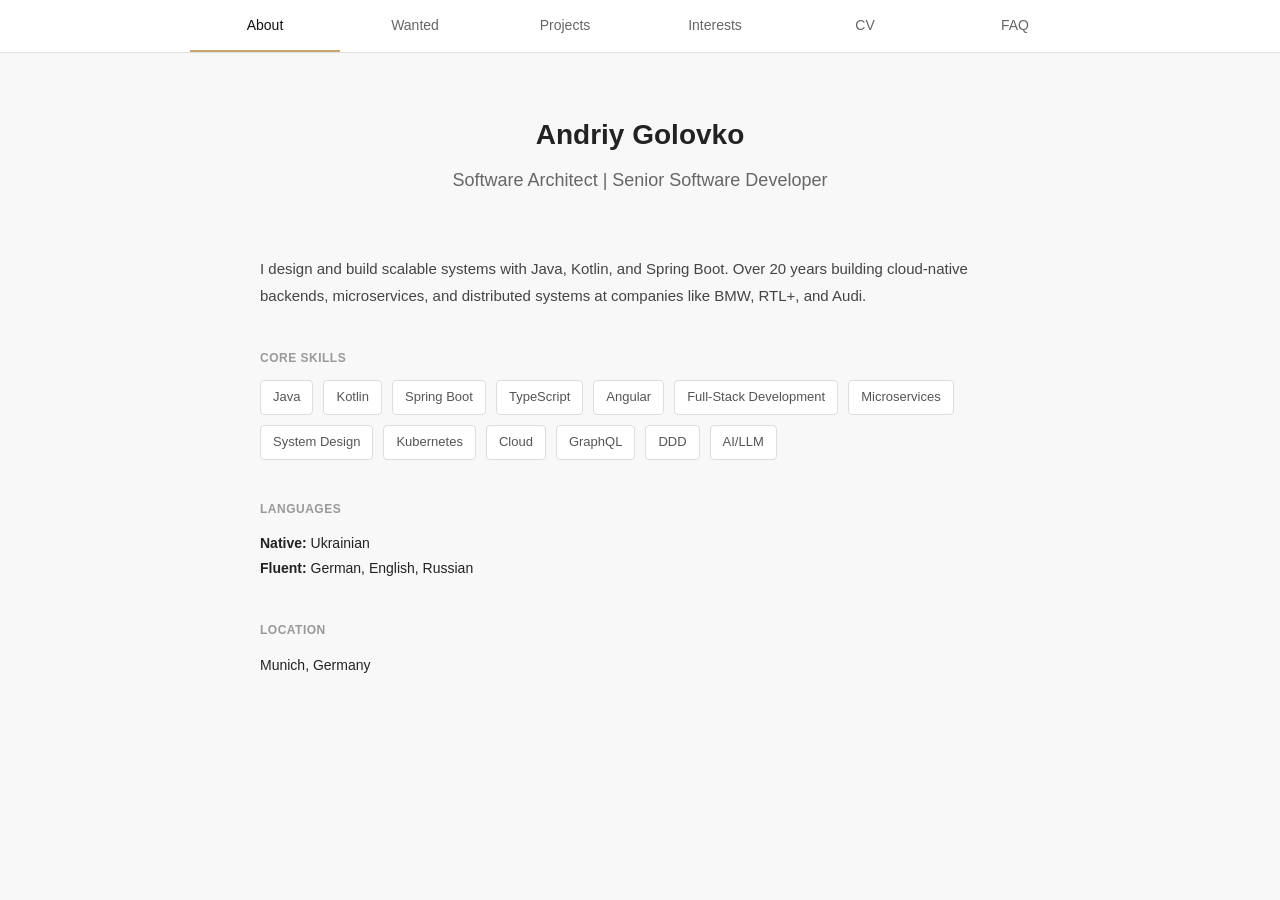
==== index.html @ 09aafa57 "Redesign portfolio site: minimalistic English-language web presence - Restructured from detailed Ger" ====
<!DOCTYPE html>
<html lang="en">
<head>
    <meta charset="UTF-8">
    <meta name="viewport" content="width=device-width, initial-scale=1.0">
    <title>Andriy Golovko – Software Architect</title>
    <style>
        * {
            margin: 0;
            padding: 0;
            box-sizing: border-box;
        }

        body {
            font-family: -apple-system, BlinkMacSystemFont, "Segoe UI", Roboto, sans-serif;
            background: #f8f8f8;
            color: #222;
            line-height: 1.6;
        }

        nav {
            position: sticky;
            top: 0;
            background: white;
            border-bottom: 1px solid #e0e0e0;
            z-index: 100;
        }

        nav ul {
            list-style: none;
            display: flex;
            max-width: 900px;
            margin: 0 auto;
            padding: 0;
            flex-wrap: wrap;
        }

        nav li {
            flex: 1;
            min-width: 100px;
        }

        nav a {
            display: block;
            padding: 14px 16px;
            text-decoration: none;
            color: #666;
            font-size: 14px;
            font-weight: 500;
            border-bottom: 2px solid transparent;
            text-align: center;
            transition: all 0.2s;
        }

        nav a:hover {
            color: #111;
        }

        nav a.active {
            color: #111;
            border-bottom-color: #c8a46e;
        }

        .container {
            max-width: 800px;
            margin: 0 auto;
            padding: 60px 20px;
            min-height: calc(100vh - 60px);
        }

        .page {
            display: none;
        }

        .page.active {
            display: block;
            animation: fadeIn 0.3s;
        }

        @keyframes fadeIn {
            from { opacity: 0; }
            to { opacity: 1; }
        }

        /* About Page */
        .profile-card {
            text-align: center;
            margin-bottom: 60px;
        }

        .profile-image {
            width: 120px;
            height: 120px;
            border-radius: 8px;
            margin: 0 auto 24px;
            object-fit: cover;
            display: block;
        }

        .profile-image.missing {
            display: none;
        }

        h1 {
            font-size: 28px;
            margin-bottom: 8px;
            font-weight: 600;
        }

        .title {
            font-size: 18px;
            color: #666;
            margin-bottom: 32px;
            font-weight: 500;
        }

        .bio {
            font-size: 15px;
            line-height: 1.8;
            color: #444;
            margin-bottom: 40px;
            text-align: left;
        }

        .skills {
            margin-bottom: 40px;
            text-align: left;
        }

        .skills-label {
            font-size: 12px;
            font-weight: 700;
            text-transform: uppercase;
            color: #999;
            letter-spacing: 0.5px;
            margin-bottom: 12px;
            display: block;
        }

        .skill-tags {
            display: flex;
            flex-wrap: wrap;
            gap: 10px;
        }

        .tag {
            background: white;
            border: 1px solid #ddd;
            padding: 6px 12px;
            border-radius: 4px;
            font-size: 13px;
            color: #555;
        }

        .languages {
            text-align: left;
            margin-bottom: 40px;
        }

        .lang-item {
            font-size: 14px;
            line-height: 1.8;
        }

        .lang-label {
            font-weight: 600;
            color: #222;
        }

        /* Section Titles */
        h2 {
            font-size: 16px;
            font-weight: 700;
            text-transform: uppercase;
            letter-spacing: 0.8px;
            margin-bottom: 24px;
            color: #111;
            padding-bottom: 12px;
            border-bottom: 2px solid #c8a46e;
            text-align: left;
        }

        /* Wanted Page */
        .wanted-item {
            margin-bottom: 28px;
            text-align: left;
        }

        .wanted-label {
            font-size: 12px;
            font-weight: 700;
            text-transform: uppercase;
            color: #999;
            letter-spacing: 0.5px;
            margin-bottom: 8px;
            display: block;
        }

        .wanted-value {
            font-size: 15px;
            color: #444;
            line-height: 1.7;
        }

        /* Projects Page */
        .project-group {
            margin-bottom: 50px;
        }

        .group-title {
            font-size: 13px;
            font-weight: 700;
            text-transform: uppercase;
            color: #999;
            margin-bottom: 20px;
            letter-spacing: 0.5px;
        }

        .project {
            background: white;
            padding: 20px;
            border-radius: 6px;
            margin-bottom: 16px;
            border-left: 3px solid #c8a46e;
        }

        .project-title {
            font-size: 15px;
            font-weight: 600;
            color: #111;
            margin-bottom: 4px;
        }

        .project-title a {
            color: #111;
            text-decoration: none;
            transition: color 0.2s;
        }

        .project-title a:hover {
            color: #c8a46e;
        }

        .project-link {
            font-size: 13px;
            color: #c8a46e;
            text-decoration: none;
            font-weight: 500;
        }

        .project-link:hover {
            text-decoration: underline;
        }

        .project-meta {
            font-size: 13px;
            color: #999;
            margin-bottom: 10px;
        }

        .project-desc {
            font-size: 14px;
            color: #555;
            margin-bottom: 10px;
            line-height: 1.6;
        }

        .tech-tags {
            display: flex;
            flex-wrap: wrap;
            gap: 6px;
        }

        .tech-tag {
            font-size: 12px;
            color: #c8a46e;
            background: rgba(200, 164, 110, 0.08);
            padding: 3px 8px;
            border-radius: 3px;
        }

        /* Interests Page */
        .interest-section {
            margin-bottom: 36px;
            text-align: left;
        }

        .interest-label {
            font-size: 12px;
            font-weight: 700;
            text-transform: uppercase;
            color: #999;
            letter-spacing: 0.5px;
            margin-bottom: 10px;
            display: block;
        }

        .interest-content {
            font-size: 14px;
            color: #555;
            line-height: 1.7;
        }

        /* CV Page */
        .cv-download {
            text-align: center;
            margin-bottom: 50px;
        }

        .download-btn {
            display: inline-block;
            background: #111;
            color: white;
            padding: 12px 32px;
            border-radius: 4px;
            text-decoration: none;
            font-weight: 600;
            font-size: 14px;
            transition: background 0.2s;
        }

        .download-btn:hover {
            background: #333;
        }

        .cv-timeline {
            text-align: left;
        }

        .cv-item {
            margin-bottom: 32px;
            padding-bottom: 24px;
            border-bottom: 1px solid #e0e0e0;
        }

        .cv-item:last-child {
            border-bottom: none;
        }

        .cv-item-title {
            font-size: 15px;
            font-weight: 600;
            color: #111;
            margin-bottom: 4px;
        }

        .cv-item-meta {
            font-size: 13px;
            color: #999;
            margin-bottom: 8px;
        }

        .cv-item-content {
            font-size: 14px;
            color: #555;
            line-height: 1.6;
        }

        /* FAQ Page */
        .faq-list {
            text-align: left;
        }

        .faq-item {
            margin-bottom: 32px;
            padding-bottom: 24px;
            border-bottom: 1px solid #e0e0e0;
        }

        .faq-item:last-child {
            border-bottom: none;
        }

        .faq-q {
            font-size: 15px;
            font-weight: 600;
            color: #111;
            margin-bottom: 12px;
        }

        .faq-a {
            font-size: 14px;
            color: #555;
            line-height: 1.7;
        }

        .faq-a a {
            color: #c8a46e;
            text-decoration: none;
        }

        .faq-a a:hover {
            text-decoration: underline;
        }

        /* Responsive */
        @media (max-width: 600px) {
            nav ul {
                flex-direction: column;
            }

            nav li {
                min-width: auto;
            }

            nav a {
                border-bottom: none;
                border-left: 3px solid transparent;
                text-align: left;
                padding: 12px 16px;
            }

            nav a.active {
                border-left-color: #c8a46e;
            }

            .container {
                padding: 40px 16px;
            }

            h1 {
                font-size: 24px;
            }

            h2 {
                font-size: 14px;
            }
        }
    </style>
</head>
<body>
    <!-- Navigation -->
    <nav>
        <ul>
            <li><a href="#" class="nav-link active" onclick="showPage('about'); return false;">About</a></li>
            <li><a href="#" class="nav-link" onclick="showPage('wanted'); return false;">Wanted</a></li>
            <li><a href="#" class="nav-link" onclick="showPage('projects'); return false;">Projects</a></li>
            <li><a href="#" class="nav-link" onclick="showPage('interests'); return false;">Interests</a></li>
            <li><a href="#" class="nav-link" onclick="showPage('cv'); return false;">CV</a></li>
            <li><a href="#" class="nav-link" onclick="showPage('faq'); return false;">FAQ</a></li>
        </ul>
    </nav>

    <div class="container">
        <!-- About Page -->
        <div id="about" class="page active">
            <div class="profile-card">
                <img src="docs/img.png" alt="Andriy Golovko" class="profile-image" onerror="this.classList.add('missing')">
                <h1>Andriy Golovko</h1>
                <div class="title">Software Architect | Senior Software Developer</div>
            </div>

            <div class="bio">
                <p>I design and build scalable systems with Java, Kotlin, and Spring Boot. Over 20 years building cloud-native backends, microservices, and distributed systems at companies like BMW, RTL+, and Audi.</p>
            </div>

            <div class="skills">
                <span class="skills-label">Core Skills</span>
                <div class="skill-tags">
                    <span class="tag">Java</span>
                    <span class="tag">Kotlin</span>
                    <span class="tag">Spring Boot</span>
                    <span class="tag">TypeScript</span>
                    <span class="tag">Angular</span>
                    <span class="tag">Full-Stack Development</span>
                    <span class="tag">Microservices</span>
                    <span class="tag">System Design</span>
                    <span class="tag">Kubernetes</span>
                    <span class="tag">Cloud</span>
                    <span class="tag">GraphQL</span>
                    <span class="tag">DDD</span>
                    <span class="tag">AI/LLM</span>
                </div>
            </div>

            <div class="languages">
                <span class="skills-label">Languages</span>
                <div class="lang-item"><span class="lang-label">Native:</span> Ukrainian</div>
                <div class="lang-item"><span class="lang-label">Fluent:</span> German, English, Russian</div>
            </div>

            <div>
                <span class="skills-label">Location</span>
                <div class="lang-item">Munich, Germany</div>
            </div>
        </div>

        <!-- Wanted Page -->
        <div id="wanted" class="page">
            <h2>What I'm Looking For</h2>

            <div class="wanted-item">
                <span class="wanted-label">Role</span>
                <div class="wanted-value">Software Architect or Fullstack Software Developer</div>
            </div>

            <div class="wanted-item">
                <span class="wanted-label">Work Model</span>
                <div class="wanted-value">Hybrid in Munich: 3 days home, 2 days office</div>
            </div>

            <div class="wanted-item">
                <span class="wanted-label">Location</span>
                <div class="wanted-value">Munich, Germany. Relocation not possible.</div>
            </div>

            <div class="wanted-item">
                <span class="wanted-label">Industries</span>
                <div class="wanted-value">Banking, Finance, Insurance, Logistics, Manufacturing, Energy, Defence. These sectors have inherent complexity and are undergoing transformation toward AI-native systems.</div>
            </div>

            <div class="wanted-item">
                <span class="wanted-label">Company Vision</span>
                <div class="wanted-value">Ideally, a company committed to becoming AI-native. Organizations with resources for serious technical transformation and modernization.</div>
            </div>

            <div class="wanted-item">
                <span class="wanted-label">Tech Stack</span>
                <div class="wanted-value">Java/Kotlin, Spring ecosystem, Cloud-native architecture, AI/LLM integrations, event-driven systems</div>
            </div>

            <div class="wanted-item">
                <span class="wanted-label">What Matters</span>
                <div class="wanted-value">Technical ownership, long-term vision, direct problem-solving, continuous learning, minimal process overhead</div>
            </div>

            <div class="wanted-item">
                <span class="wanted-label">Availability</span>
                <div class="wanted-value">Flexible; 2-4 weeks notice depending on engagement</div>
            </div>
        </div>

        <!-- Projects Page -->
        <div id="projects" class="page">
            <h2>Client Work</h2>

            <div class="project-group">
                <div class="project">
                    <div class="project-title">PACE – Process Automation Engine</div>
                    <div class="project-meta">jambit | 2024 – present</div>
                    <div class="project-desc">Process automation platform with BPMN modeling, semantic search using Spring AI, and system integrations via Delegates.</div>
                    <div class="tech-tags">
                        <span class="tech-tag">Spring Boot</span>
                        <span class="tech-tag">Camunda</span>
                        <span class="tech-tag">Spring AI</span>
                        <span class="tech-tag">Vaadin</span>
                        <span class="tech-tag">Kubernetes</span>
                    </div>
                </div>

                <div class="project">
                    <div class="project-title">RTL+ Multi-Purpose Application</div>
                    <div class="project-meta">jambit | 2022 – 2024</div>
                    <div class="project-desc">All-in-one platform for Live-TV, video-on-demand, music, and podcasts. Integrated backend serving millions of requests daily.</div>
                    <div class="tech-tags">
                        <span class="tech-tag">Kotlin</span>
                        <span class="tech-tag">GraphQL</span>
                        <span class="tech-tag">Kafka</span>
                        <span class="tech-tag">Kubernetes</span>
                        <span class="tech-tag">NodeJS</span>
                    </div>
                </div>

                <div class="project">
                    <div class="project-title">Audi Business Innovations – Mobility Service</div>
                    <div class="project-meta">jambit | 2016 – 2018</div>
                    <div class="project-desc">Microservices for in-car technology. Enabled features like one-time PIN trunk access for package delivery.</div>
                    <div class="tech-tags">
                        <span class="tech-tag">Spring Boot</span>
                        <span class="tech-tag">Kubernetes</span>
                        <span class="tech-tag">Cloud Foundry</span>
                        <span class="tech-tag">Prometheus</span>
                    </div>
                </div>

                <div class="project">
                    <div class="project-title">BMW EV Range Map</div>
                    <div class="project-meta">jambit | 2014</div>
                    <div class="project-desc">Range prediction engine for electric vehicles using complex cost models and HERE map data.</div>
                    <div class="tech-tags">
                        <span class="tech-tag">Java</span>
                        <span class="tech-tag">C++</span>
                        <span class="tech-tag">JNI</span>
                    </div>
                </div>
            </div>

            <h2 style="margin-top: 50px;">Personal & Open Source</h2>

            <div class="project-group">
                <div class="project">
                    <div class="project-title">Van Conversion – Smart Living</div>
                    <div class="project-meta">Ongoing</div>
                    <div class="project-desc">Full camper build: electrical systems, insulation, solar power, water, smart monitoring. A live experiment in minimalism and self-sufficiency.</div>
                    <div class="tech-tags">
                        <span class="tech-tag">12V/230V Systems</span>
                        <span class="tech-tag">Solar</span>
                        <span class="tech-tag">IoT Sensors</span>
                        <span class="tech-tag">Raspberry Pi</span>
                    </div>
                </div>

                <div class="project">
                    <div class="project-title"><a href="https://github.com/aagolovko/web-crawler" target="_blank" class="project-link">Web Crawler & Data Scraping Tools</a></div>
                    <div class="project-meta">Utilities</div>
                    <div class="project-desc">Efficient crawlers for structured data extraction and indexing. Built with Python, async patterns, and responsible rate-limiting.</div>
                    <div class="tech-tags">
                        <span class="tech-tag">Python</span>
                        <span class="tech-tag">Async</span>
                        <span class="tech-tag">Data Processing</span>
                    </div>
                </div>

                <div class="project">
                    <div class="project-title">Home Automation</div>
                    <div class="project-meta">2020 – ongoing</div>
                    <div class="project-desc">Self-hosted smart home: sensors, climate control, lighting, energy monitoring, automations.</div>
                    <div class="tech-tags">
                        <span class="tech-tag">Raspberry Pi</span>
                        <span class="tech-tag">MQTT</span>
                        <span class="tech-tag">Home Assistant</span>
                    </div>
                </div>
            </div>
        </div>

        <!-- Interests Page -->
        <div id="interests" class="page">
            <h2>How I Learn</h2>

            <div class="interest-section">
                <span class="interest-label">Self-directed Learning</span>
                <div class="interest-content">Udemy and YouTube courses on emerging technologies, architecture patterns, and adjacent fields. I learn best by building and experimenting.</div>
            </div>

            <div class="interest-section">
                <span class="interest-label">Reading</span>
                <div class="interest-content">Yuval Noah Harari (Sapiens, Homo Deus), history, philosophy, and futurism. Books that explore how societies evolve and where we're headed.</div>
            </div>

            <h2 style="margin-top: 40px;">Travel</h2>

            <div class="interest-section">
                <span class="interest-label">Places That Shaped Me</span>
                <div class="interest-content">Norway, Sardinia, Corsica, Italy, Ukraine, Turkey. Each left a mark on how I see the world.</div>
            </div>

            <div class="interest-section">
                <span class="interest-label">Earlier Adventures</span>
                <div class="interest-content">India and Philippines. Long-form travel, deep culture immersion, perspective shift.</div>
            </div>

            <h2 style="margin-top: 40px;">Other</h2>

            <div class="interest-section">
                <span class="interest-label">DIY & Making</span>
                <div class="interest-content">Building things with my hands. Van conversion, home automation, electronics, woodworking. The process matters as much as the result.</div>
            </div>

            <div class="interest-section">
                <span class="interest-label">Films & Series</span>
                <div class="interest-content">Quality storytelling, cinematography, documentaries. I appreciate craft and ambition in filmmaking.</div>
            </div>
        </div>

        <!-- CV Page -->
        <div id="cv" class="page">
            <div class="cv-download">
                <a href="mailto:aagolovko@googlemail.com?subject=CV Request&body=Please send me your CV" class="download-btn">Request CV</a>
            </div>

            <h2 style="margin-top: 40px;">Focus Areas</h2>

            <div class="cv-timeline">
                <div class="cv-item" style="border-bottom: none; padding-bottom: 0;">
                    <div class="cv-item-content">Microservices & Domain-Driven Design · Cloud-Native Architecture · Kubernetes & Docker · Spring Ecosystem · GraphQL & REST APIs · Event-Driven Systems · Monitoring & Observability · IoT & SCADA</div>
                </div>
            </div>

            <h2 style="margin-top: 40px;">Languages</h2>

            <div class="cv-timeline">
                <div class="cv-item" style="border-bottom: none; padding-bottom: 0;">
                    <div class="cv-item-content"><strong>Native:</strong> Ukrainian · <strong>Fluent:</strong> German, English, Russian</div>
                </div>
            </div>

            <h2 style="margin-top: 40px;">Education</h2>

            <div class="cv-timeline">
                <div class="cv-item" style="border-bottom: none; padding-bottom: 0;">
                    <div class="cv-item-content">Bachelor in Psychology · Dipl.-Inf. Univ. from Technische Universität München (2000–2006, Grade 1.9)</div>
                </div>
            </div>

            <h2 style="margin-top: 40px;">Kundenprojekte</h2>

            <div class="cv-timeline">
                <div class="cv-item">
                    <div class="cv-item-title">PACE – Process Automation Platform</div>
                    <div class="cv-item-meta">jambit | 2024–present</div>
                    <div class="cv-item-content">Camunda BPMN, Spring AI, system integrations</div>
                </div>
                <div class="cv-item">
                    <div class="cv-item-title">RTL+ Multi-Purpose Application</div>
                    <div class="cv-item-meta">jambit | 2022–2024</div>
                    <div class="cv-item-content">Live-TV, video-on-demand, music platform. Kotlin, GraphQL, Kafka, Kubernetes</div>
                </div>
                <div class="cv-item">
                    <div class="cv-item-title">Audi Mobility Service Infrastructure</div>
                    <div class="cv-item-meta">jambit | 2016–2018</div>
                    <div class="cv-item-content">In-car microservices. Spring Boot, Cloud Foundry, Kubernetes</div>
                </div>
                <div class="cv-item">
                    <div class="cv-item-title">BMW EV Range Map</div>
                    <div class="cv-item-meta">jambit | 2014</div>
                    <div class="cv-item-content">Range prediction engine. Java, C++, JNI</div>
                </div>
            </div>

            <h2 style="margin-top: 40px;">Skills & Lifestyle</h2>

            <div class="cv-timeline">
                <div class="cv-item" style="border-bottom: none; padding-bottom: 0;">
                    <div class="cv-item-content"><strong>Curious:</strong> Continuous learning in new technologies and domains · <strong>Minimalist:</strong> Lean, maintainable system architectures (KISS principle) · <strong>Builder:</strong> DIY projects, home automation, van conversion · <strong>Traveler:</strong> Nature explorer with family</div>
                </div>
            </div>
        </div>

        <!-- FAQ Page -->
        <div id="faq" class="page">
            <h2>Frequently Asked</h2>

            <div class="faq-list">
                <div class="faq-item">
                    <div class="faq-q">When are you available?</div>
                    <div class="faq-a">Flexible. Typical notice period is 2–4 weeks depending on project engagement and existing contracts.</div>
                </div>

                <div class="faq-item">
                    <div class="faq-q">Work location and model?</div>
                    <div class="faq-a">Munich-based hybrid: 3 days home, 2 days in office. This is my preferred arrangement.</div>
                </div>

                <div class="faq-item">
                    <div class="faq-q">Will you relocate?</div>
                    <div class="faq-a">No. Munich is where I'm based. Relocation is not an option.</div>
                </div>

                <div class="faq-item">
                    <div class="faq-q">What's your ideal next role?</div>
                    <div class="faq-a">Architecture + hands-on coding. I want to own technical decisions, solve hard problems, and drive transformation. Short-term consulting doesn't appeal; long-term product development with AI-native vision does.</div>
                </div>

                <div class="faq-item">
                    <div class="faq-q">How do you prefer to work?</div>
                    <div class="faq-a">Agile, but lightweight. Small teams (5–10 people), direct collaboration, minimal meetings. I value autonomy and trust.</div>
                </div>

                <div class="faq-item">
                    <div class="faq-q">Contract or employment?</div>
                    <div class="faq-a">Prefer long-term employment for alignment and depth. Contract work considered for the right mission and team.</div>
                </div>

                <div class="faq-item">
                    <div class="faq-q">How do I reach you?</div>
                    <div class="faq-a">Email: <a href="mailto:aagolovko@googlemail.com">aagolovko@googlemail.com</a> | Phone: +49 179 219 00 94</div>
                </div>
            </div>
        </div>
    </div>

    <script>
        function showPage(pageId) {
            document.querySelectorAll('.page').forEach(p => p.classList.remove('active'));
            document.querySelectorAll('.nav-link').forEach(l => l.classList.remove('active'));

            document.getElementById(pageId).classList.add('active');
            event.target.classList.add('active');
            window.scrollTo(0, 0);
        }
    </script>
</body>
</html>
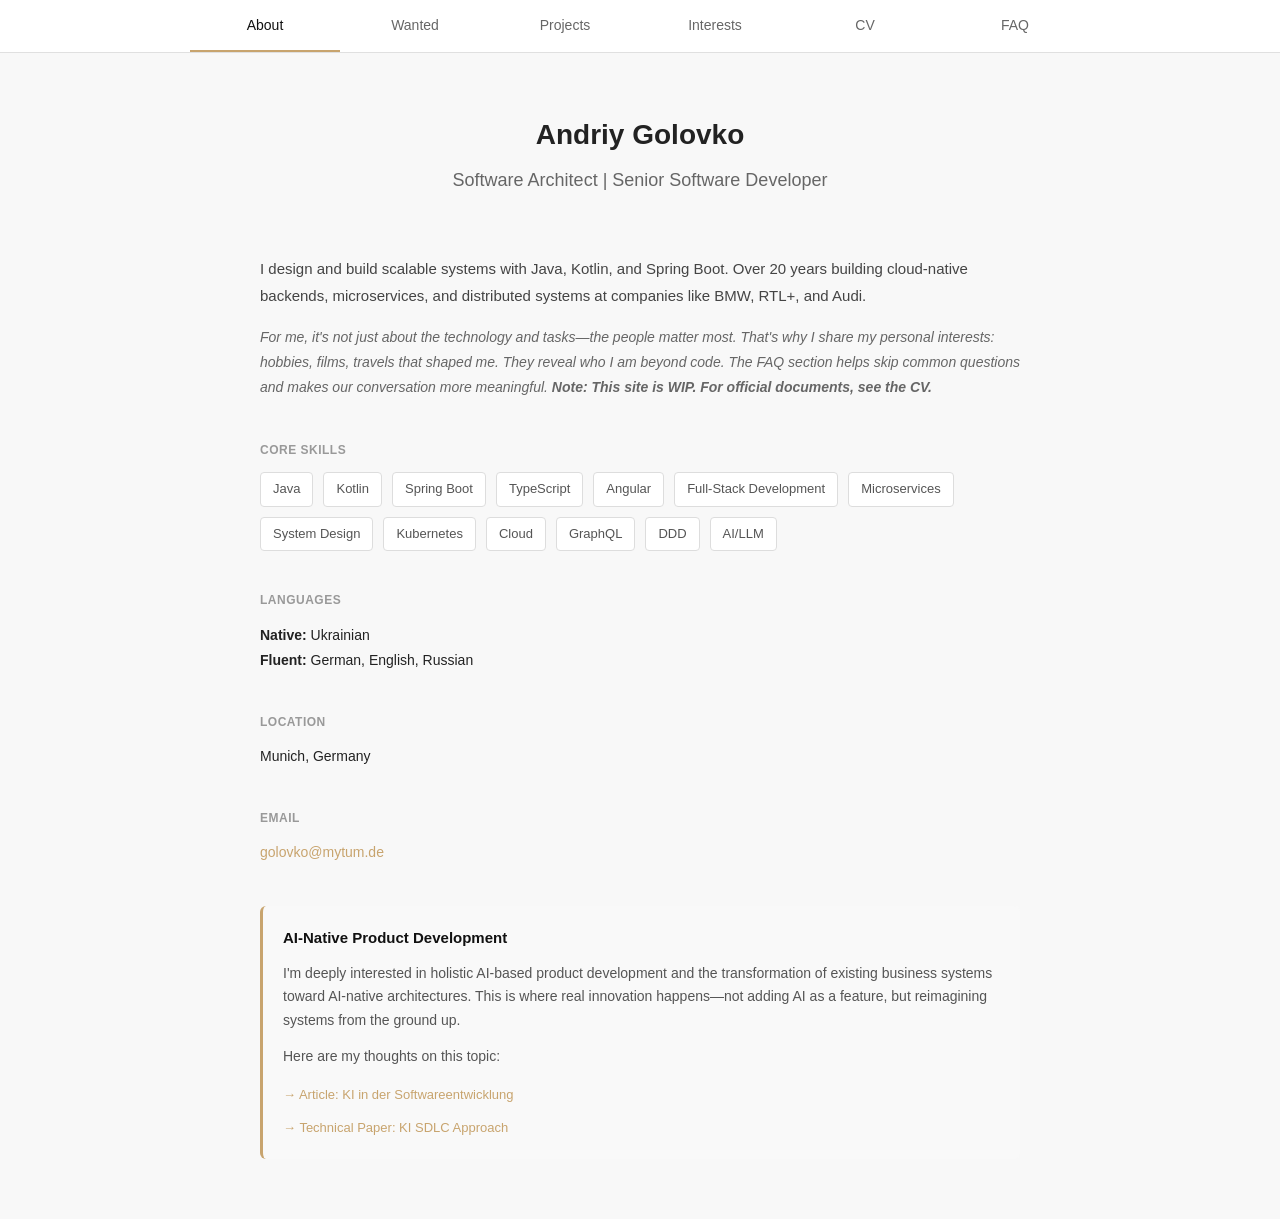
==== commit dd3b1756: "Add email and AI-native product development section to About - Add email contact (golovko@mytum.de) " ====
--- a/index.html
+++ b/index.html
@@ -452,6 +452,7 @@
 
             <div class="bio">
                 <p>I design and build scalable systems with Java, Kotlin, and Spring Boot. Over 20 years building cloud-native backends, microservices, and distributed systems at companies like BMW, RTL+, and Audi.</p>
+                <p style="margin-top: 16px; font-size: 14px; color: #666; font-style: italic;">For me, it's not just about the technology and tasks—the people matter most. That's why I share my personal interests: hobbies, films, travels that shaped me. They reveal who I am beyond code. The FAQ section helps skip common questions and makes our conversation more meaningful. <strong>Note: This site is WIP. For official documents, see the CV.</strong></p>
             </div>
 
             <div class="skills">
@@ -479,9 +480,24 @@
                 <div class="lang-item"><span class="lang-label">Fluent:</span> German, English, Russian</div>
             </div>
 
-            <div>
+            <div class="languages">
                 <span class="skills-label">Location</span>
                 <div class="lang-item">Munich, Germany</div>
+            </div>
+
+            <div class="languages">
+                <span class="skills-label">Email</span>
+                <div class="lang-item"><a href="mailto:golovko@mytum.de" style="color: #c8a46e; text-decoration: none;">golovko@mytum.de</a></div>
+            </div>
+
+            <div style="margin-top: 40px; padding: 20px; background: #f9f9f9; border-radius: 6px; border-left: 3px solid #c8a46e;">
+                <h3 style="font-size: 15px; font-weight: 600; margin-bottom: 12px; color: #111;">AI-Native Product Development</h3>
+                <p style="font-size: 14px; color: #555; line-height: 1.7; margin-bottom: 12px;">I'm deeply interested in holistic AI-based product development and the transformation of existing business systems toward AI-native architectures. This is where real innovation happens—not adding AI as a feature, but reimagining systems from the ground up.</p>
+                <p style="font-size: 14px; color: #555; line-height: 1.7;">Here are my thoughts on this topic:</p>
+                <div style="margin-top: 12px;">
+                    <a href="docs/papers/ki-sdlc-ansatz/output/KI-in-der-Softwareentwicklung-besser-schneller-weiter.pdf" target="_blank" style="display: inline-block; color: #c8a46e; text-decoration: none; font-size: 13px; margin-bottom: 8px;">→ Article: KI in der Softwareentwicklung</a><br>
+                    <a href="docs/papers/ki-sdlc-ansatz/output/ki-sdlc-ansatz.pdf" target="_blank" style="display: inline-block; color: #c8a46e; text-decoration: none; font-size: 13px;">→ Technical Paper: KI SDLC Approach</a>
+                </div>
             </div>
         </div>
 
@@ -532,60 +548,7 @@
 
         <!-- Projects Page -->
         <div id="projects" class="page">
-            <h2>Client Work</h2>
-
-            <div class="project-group">
-                <div class="project">
-                    <div class="project-title">PACE – Process Automation Engine</div>
-                    <div class="project-meta">jambit | 2024 – present</div>
-                    <div class="project-desc">Process automation platform with BPMN modeling, semantic search using Spring AI, and system integrations via Delegates.</div>
-                    <div class="tech-tags">
-                        <span class="tech-tag">Spring Boot</span>
-                        <span class="tech-tag">Camunda</span>
-                        <span class="tech-tag">Spring AI</span>
-                        <span class="tech-tag">Vaadin</span>
-                        <span class="tech-tag">Kubernetes</span>
-                    </div>
-                </div>
-
-                <div class="project">
-                    <div class="project-title">RTL+ Multi-Purpose Application</div>
-                    <div class="project-meta">jambit | 2022 – 2024</div>
-                    <div class="project-desc">All-in-one platform for Live-TV, video-on-demand, music, and podcasts. Integrated backend serving millions of requests daily.</div>
-                    <div class="tech-tags">
-                        <span class="tech-tag">Kotlin</span>
-                        <span class="tech-tag">GraphQL</span>
-                        <span class="tech-tag">Kafka</span>
-                        <span class="tech-tag">Kubernetes</span>
-                        <span class="tech-tag">NodeJS</span>
-                    </div>
-                </div>
-
-                <div class="project">
-                    <div class="project-title">Audi Business Innovations – Mobility Service</div>
-                    <div class="project-meta">jambit | 2016 – 2018</div>
-                    <div class="project-desc">Microservices for in-car technology. Enabled features like one-time PIN trunk access for package delivery.</div>
-                    <div class="tech-tags">
-                        <span class="tech-tag">Spring Boot</span>
-                        <span class="tech-tag">Kubernetes</span>
-                        <span class="tech-tag">Cloud Foundry</span>
-                        <span class="tech-tag">Prometheus</span>
-                    </div>
-                </div>
-
-                <div class="project">
-                    <div class="project-title">BMW EV Range Map</div>
-                    <div class="project-meta">jambit | 2014</div>
-                    <div class="project-desc">Range prediction engine for electric vehicles using complex cost models and HERE map data.</div>
-                    <div class="tech-tags">
-                        <span class="tech-tag">Java</span>
-                        <span class="tech-tag">C++</span>
-                        <span class="tech-tag">JNI</span>
-                    </div>
-                </div>
-            </div>
-
-            <h2 style="margin-top: 50px;">Personal & Open Source</h2>
+            <h2>Personal & Open Source</h2>
 
             <div class="project-group">
                 <div class="project">
@@ -603,24 +566,12 @@
                 <div class="project">
                     <div class="project-title"><a href="https://github.com/aagolovko/web-crawler" target="_blank" class="project-link">Web Crawler & Data Scraping Tools</a></div>
                     <div class="project-meta">Utilities</div>
-                    <div class="project-desc">Efficient crawlers for structured data extraction and indexing. Built with Python, async patterns, and responsible rate-limiting.</div>
+                    <div class="project-desc">Efficient crawlers for structured data extraction and indexing. Async patterns and responsible rate-limiting.</div>
                     <div class="tech-tags">
-                        <span class="tech-tag">Python</span>
                         <span class="tech-tag">Async</span>
                         <span class="tech-tag">Data Processing</span>
                     </div>
                 </div>
-
-                <div class="project">
-                    <div class="project-title">Home Automation</div>
-                    <div class="project-meta">2020 – ongoing</div>
-                    <div class="project-desc">Self-hosted smart home: sensors, climate control, lighting, energy monitoring, automations.</div>
-                    <div class="tech-tags">
-                        <span class="tech-tag">Raspberry Pi</span>
-                        <span class="tech-tag">MQTT</span>
-                        <span class="tech-tag">Home Assistant</span>
-                    </div>
-                </div>
             </div>
         </div>
 
@@ -634,6 +585,11 @@
             </div>
 
             <div class="interest-section">
+                <span class="interest-label">Udemy Courses (WIP)</span>
+                <div class="interest-content">I regularly take courses to stay current. Topics include system design, cloud architecture, AI/ML foundations, and adjacent technical domains. Courses I've found valuable shape how I approach problems—they're not just credentials, but frameworks for thinking.</div>
+            </div>
+
+            <div class="interest-section">
                 <span class="interest-label">Reading</span>
                 <div class="interest-content">Yuval Noah Harari (Sapiens, Homo Deus), history, philosophy, and futurism. Books that explore how societies evolve and where we're headed.</div>
             </div>
@@ -641,13 +597,8 @@
             <h2 style="margin-top: 40px;">Travel</h2>
 
             <div class="interest-section">
-                <span class="interest-label">Places That Shaped Me</span>
-                <div class="interest-content">Norway, Sardinia, Corsica, Italy, Ukraine, Turkey. Each left a mark on how I see the world.</div>
-            </div>
-
-            <div class="interest-section">
-                <span class="interest-label">Earlier Adventures</span>
-                <div class="interest-content">India and Philippines. Long-form travel, deep culture immersion, perspective shift.</div>
+                <span class="interest-label">Travels</span>
+                <div class="interest-content">Norway, Sardinia, Corsica, Italy, Ukraine, Turkey, India, Philippines. Each place left a mark—perspective shifts, cultural immersion, moments that reshape how I see the world.</div>
             </div>
 
             <h2 style="margin-top: 40px;">Other</h2>
@@ -666,7 +617,7 @@
         <!-- CV Page -->
         <div id="cv" class="page">
             <div class="cv-download">
-                <a href="mailto:aagolovko@googlemail.com?subject=CV Request&body=Please send me your CV" class="download-btn">Request CV</a>
+                <a href="mailto:golovko@mytum.de?subject=CV Request&body=Please send me your CV" class="download-btn">Request CV</a>
             </div>
 
             <h2 style="margin-top: 40px;">Focus Areas</h2>
@@ -764,7 +715,7 @@
 
                 <div class="faq-item">
                     <div class="faq-q">How do I reach you?</div>
-                    <div class="faq-a">Email: <a href="mailto:aagolovko@googlemail.com">aagolovko@googlemail.com</a> | Phone: +49 179 219 00 94</div>
+                    <div class="faq-a">Email: <a href="mailto:golovko@mytum.de">golovko@mytum.de</a> | Phone: +49 179 219 00 94</div>
                 </div>
             </div>
         </div>
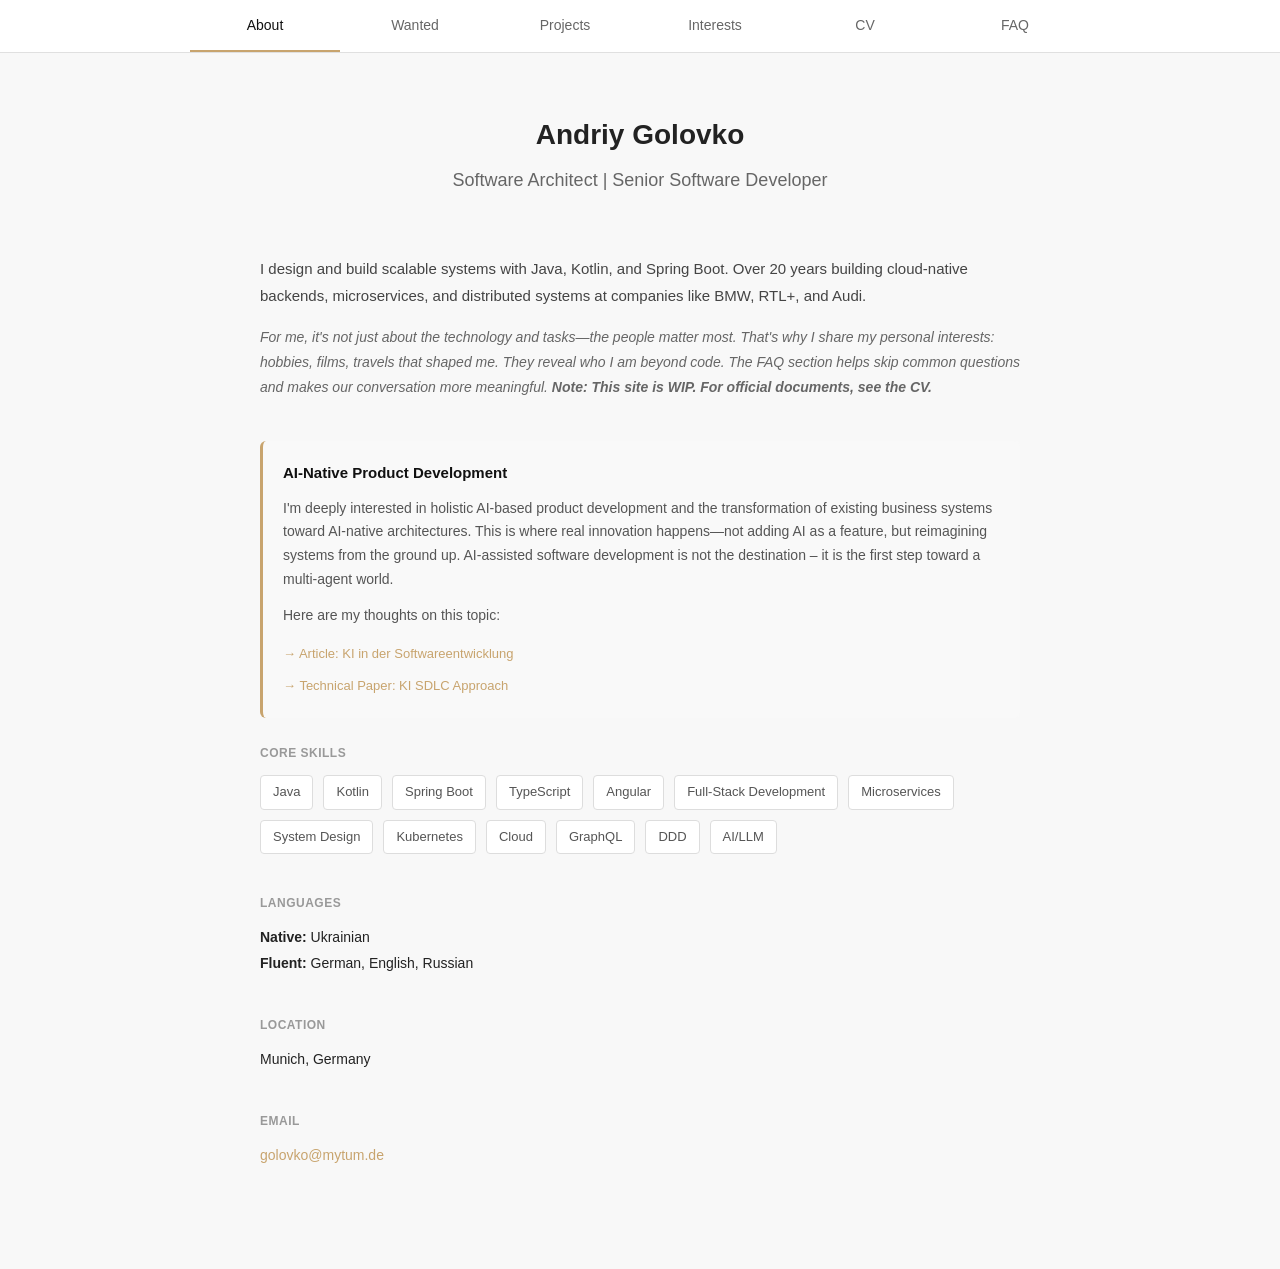
==== commit 74ec8881: "make statement about interest in ai-native development" ====
--- a/index.html
+++ b/index.html
@@ -455,6 +455,16 @@
                 <p style="margin-top: 16px; font-size: 14px; color: #666; font-style: italic;">For me, it's not just about the technology and tasks—the people matter most. That's why I share my personal interests: hobbies, films, travels that shaped me. They reveal who I am beyond code. The FAQ section helps skip common questions and makes our conversation more meaningful. <strong>Note: This site is WIP. For official documents, see the CV.</strong></p>
             </div>
 
+            <div style="margin-top: 40px; padding: 20px; background: #f9f9f9; border-radius: 6px; border-left: 3px solid #c8a46e;">
+                <h3 style="font-size: 15px; font-weight: 600; margin-bottom: 12px; color: #111;">AI-Native Product Development</h3>
+                <p style="font-size: 14px; color: #555; line-height: 1.7; margin-bottom: 12px;">I'm deeply interested in holistic AI-based product development and the transformation of existing business systems toward AI-native architectures. This is where real innovation happens—not adding AI as a feature, but reimagining systems from the ground up. AI-assisted software development is not the destination – it is the first step toward a multi-agent world.</p>
+                <p style="font-size: 14px; color: #555; line-height: 1.7;">Here are my thoughts on this topic:</p>
+                <div style="margin-top: 12px;">
+                    <a href="docs/papers/ki-sdlc-ansatz/output/KI-in-der-Softwareentwicklung-besser-schneller-weiter.pdf" target="_blank" style="display: inline-block; color: #c8a46e; text-decoration: none; font-size: 13px; margin-bottom: 8px;">→ Article: KI in der Softwareentwicklung</a><br>
+                    <a href="docs/papers/ki-sdlc-ansatz/output/ki-sdlc-ansatz.pdf" target="_blank" style="display: inline-block; color: #c8a46e; text-decoration: none; font-size: 13px;">→ Technical Paper: KI SDLC Approach</a>
+                </div>
+            </div>
+            <br/>
             <div class="skills">
                 <span class="skills-label">Core Skills</span>
                 <div class="skill-tags">
@@ -489,16 +499,6 @@
                 <span class="skills-label">Email</span>
                 <div class="lang-item"><a href="mailto:golovko@mytum.de" style="color: #c8a46e; text-decoration: none;">golovko@mytum.de</a></div>
             </div>
-
-            <div style="margin-top: 40px; padding: 20px; background: #f9f9f9; border-radius: 6px; border-left: 3px solid #c8a46e;">
-                <h3 style="font-size: 15px; font-weight: 600; margin-bottom: 12px; color: #111;">AI-Native Product Development</h3>
-                <p style="font-size: 14px; color: #555; line-height: 1.7; margin-bottom: 12px;">I'm deeply interested in holistic AI-based product development and the transformation of existing business systems toward AI-native architectures. This is where real innovation happens—not adding AI as a feature, but reimagining systems from the ground up.</p>
-                <p style="font-size: 14px; color: #555; line-height: 1.7;">Here are my thoughts on this topic:</p>
-                <div style="margin-top: 12px;">
-                    <a href="docs/papers/ki-sdlc-ansatz/output/KI-in-der-Softwareentwicklung-besser-schneller-weiter.pdf" target="_blank" style="display: inline-block; color: #c8a46e; text-decoration: none; font-size: 13px; margin-bottom: 8px;">→ Article: KI in der Softwareentwicklung</a><br>
-                    <a href="docs/papers/ki-sdlc-ansatz/output/ki-sdlc-ansatz.pdf" target="_blank" style="display: inline-block; color: #c8a46e; text-decoration: none; font-size: 13px;">→ Technical Paper: KI SDLC Approach</a>
-                </div>
-            </div>
         </div>
 
         <!-- Wanted Page -->
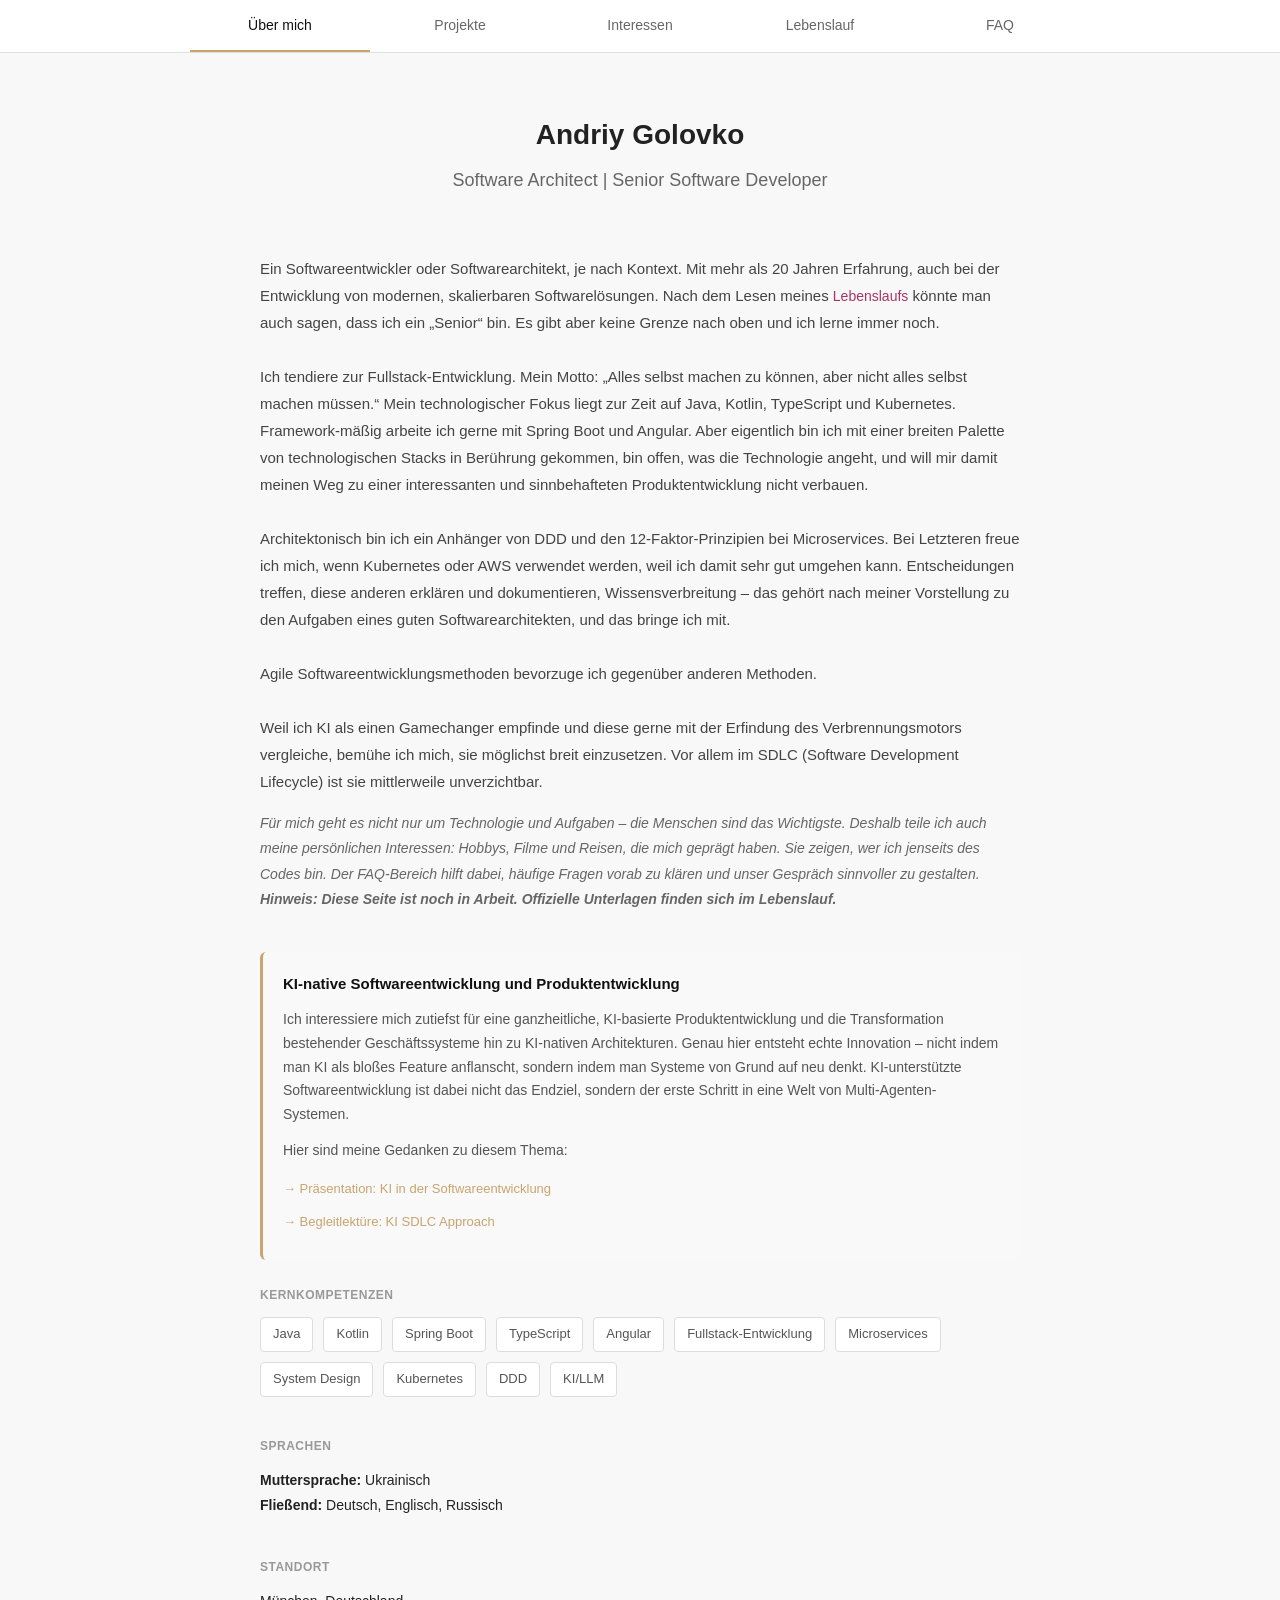
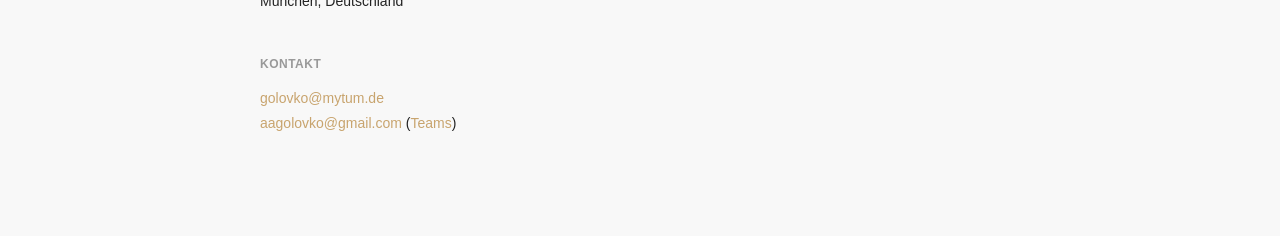
==== commit c3854f30: "Update docs, add project instructions and new pages - Add CLAUDE.md with text correction guidelines " ====
--- a/index.html
+++ b/index.html
@@ -1,735 +1,89 @@
 <!DOCTYPE html>
-<html lang="en">
+<html lang="de">
 <head>
     <meta charset="UTF-8">
     <meta name="viewport" content="width=device-width, initial-scale=1.0">
     <title>Andriy Golovko – Software Architect</title>
-    <style>
-        * {
-            margin: 0;
-            padding: 0;
-            box-sizing: border-box;
-        }
-
-        body {
-            font-family: -apple-system, BlinkMacSystemFont, "Segoe UI", Roboto, sans-serif;
-            background: #f8f8f8;
-            color: #222;
-            line-height: 1.6;
-        }
-
-        nav {
-            position: sticky;
-            top: 0;
-            background: white;
-            border-bottom: 1px solid #e0e0e0;
-            z-index: 100;
-        }
-
-        nav ul {
-            list-style: none;
-            display: flex;
-            max-width: 900px;
-            margin: 0 auto;
-            padding: 0;
-            flex-wrap: wrap;
-        }
-
-        nav li {
-            flex: 1;
-            min-width: 100px;
-        }
-
-        nav a {
-            display: block;
-            padding: 14px 16px;
-            text-decoration: none;
-            color: #666;
-            font-size: 14px;
-            font-weight: 500;
-            border-bottom: 2px solid transparent;
-            text-align: center;
-            transition: all 0.2s;
-        }
-
-        nav a:hover {
-            color: #111;
-        }
-
-        nav a.active {
-            color: #111;
-            border-bottom-color: #c8a46e;
-        }
-
-        .container {
-            max-width: 800px;
-            margin: 0 auto;
-            padding: 60px 20px;
-            min-height: calc(100vh - 60px);
-        }
-
-        .page {
-            display: none;
-        }
-
-        .page.active {
-            display: block;
-            animation: fadeIn 0.3s;
-        }
-
-        @keyframes fadeIn {
-            from { opacity: 0; }
-            to { opacity: 1; }
-        }
-
-        /* About Page */
-        .profile-card {
-            text-align: center;
-            margin-bottom: 60px;
-        }
-
-        .profile-image {
-            width: 120px;
-            height: 120px;
-            border-radius: 8px;
-            margin: 0 auto 24px;
-            object-fit: cover;
-            display: block;
-        }
-
-        .profile-image.missing {
-            display: none;
-        }
-
-        h1 {
-            font-size: 28px;
-            margin-bottom: 8px;
-            font-weight: 600;
-        }
-
-        .title {
-            font-size: 18px;
-            color: #666;
-            margin-bottom: 32px;
-            font-weight: 500;
-        }
-
-        .bio {
-            font-size: 15px;
-            line-height: 1.8;
-            color: #444;
-            margin-bottom: 40px;
-            text-align: left;
-        }
-
-        .skills {
-            margin-bottom: 40px;
-            text-align: left;
-        }
-
-        .skills-label {
-            font-size: 12px;
-            font-weight: 700;
-            text-transform: uppercase;
-            color: #999;
-            letter-spacing: 0.5px;
-            margin-bottom: 12px;
-            display: block;
-        }
-
-        .skill-tags {
-            display: flex;
-            flex-wrap: wrap;
-            gap: 10px;
-        }
-
-        .tag {
-            background: white;
-            border: 1px solid #ddd;
-            padding: 6px 12px;
-            border-radius: 4px;
-            font-size: 13px;
-            color: #555;
-        }
-
-        .languages {
-            text-align: left;
-            margin-bottom: 40px;
-        }
-
-        .lang-item {
-            font-size: 14px;
-            line-height: 1.8;
-        }
-
-        .lang-label {
-            font-weight: 600;
-            color: #222;
-        }
-
-        /* Section Titles */
-        h2 {
-            font-size: 16px;
-            font-weight: 700;
-            text-transform: uppercase;
-            letter-spacing: 0.8px;
-            margin-bottom: 24px;
-            color: #111;
-            padding-bottom: 12px;
-            border-bottom: 2px solid #c8a46e;
-            text-align: left;
-        }
-
-        /* Wanted Page */
-        .wanted-item {
-            margin-bottom: 28px;
-            text-align: left;
-        }
-
-        .wanted-label {
-            font-size: 12px;
-            font-weight: 700;
-            text-transform: uppercase;
-            color: #999;
-            letter-spacing: 0.5px;
-            margin-bottom: 8px;
-            display: block;
-        }
-
-        .wanted-value {
-            font-size: 15px;
-            color: #444;
-            line-height: 1.7;
-        }
-
-        /* Projects Page */
-        .project-group {
-            margin-bottom: 50px;
-        }
-
-        .group-title {
-            font-size: 13px;
-            font-weight: 700;
-            text-transform: uppercase;
-            color: #999;
-            margin-bottom: 20px;
-            letter-spacing: 0.5px;
-        }
-
-        .project {
-            background: white;
-            padding: 20px;
-            border-radius: 6px;
-            margin-bottom: 16px;
-            border-left: 3px solid #c8a46e;
-        }
-
-        .project-title {
-            font-size: 15px;
-            font-weight: 600;
-            color: #111;
-            margin-bottom: 4px;
-        }
-
-        .project-title a {
-            color: #111;
-            text-decoration: none;
-            transition: color 0.2s;
-        }
-
-        .project-title a:hover {
-            color: #c8a46e;
-        }
-
-        .project-link {
-            font-size: 13px;
-            color: #c8a46e;
-            text-decoration: none;
-            font-weight: 500;
-        }
-
-        .project-link:hover {
-            text-decoration: underline;
-        }
-
-        .project-meta {
-            font-size: 13px;
-            color: #999;
-            margin-bottom: 10px;
-        }
-
-        .project-desc {
-            font-size: 14px;
-            color: #555;
-            margin-bottom: 10px;
-            line-height: 1.6;
-        }
-
-        .tech-tags {
-            display: flex;
-            flex-wrap: wrap;
-            gap: 6px;
-        }
-
-        .tech-tag {
-            font-size: 12px;
-            color: #c8a46e;
-            background: rgba(200, 164, 110, 0.08);
-            padding: 3px 8px;
-            border-radius: 3px;
-        }
-
-        /* Interests Page */
-        .interest-section {
-            margin-bottom: 36px;
-            text-align: left;
-        }
-
-        .interest-label {
-            font-size: 12px;
-            font-weight: 700;
-            text-transform: uppercase;
-            color: #999;
-            letter-spacing: 0.5px;
-            margin-bottom: 10px;
-            display: block;
-        }
-
-        .interest-content {
-            font-size: 14px;
-            color: #555;
-            line-height: 1.7;
-        }
-
-        /* CV Page */
-        .cv-download {
-            text-align: center;
-            margin-bottom: 50px;
-        }
-
-        .download-btn {
-            display: inline-block;
-            background: #111;
-            color: white;
-            padding: 12px 32px;
-            border-radius: 4px;
-            text-decoration: none;
-            font-weight: 600;
-            font-size: 14px;
-            transition: background 0.2s;
-        }
-
-        .download-btn:hover {
-            background: #333;
-        }
-
-        .cv-timeline {
-            text-align: left;
-        }
-
-        .cv-item {
-            margin-bottom: 32px;
-            padding-bottom: 24px;
-            border-bottom: 1px solid #e0e0e0;
-        }
-
-        .cv-item:last-child {
-            border-bottom: none;
-        }
-
-        .cv-item-title {
-            font-size: 15px;
-            font-weight: 600;
-            color: #111;
-            margin-bottom: 4px;
-        }
-
-        .cv-item-meta {
-            font-size: 13px;
-            color: #999;
-            margin-bottom: 8px;
-        }
-
-        .cv-item-content {
-            font-size: 14px;
-            color: #555;
-            line-height: 1.6;
-        }
-
-        /* FAQ Page */
-        .faq-list {
-            text-align: left;
-        }
-
-        .faq-item {
-            margin-bottom: 32px;
-            padding-bottom: 24px;
-            border-bottom: 1px solid #e0e0e0;
-        }
-
-        .faq-item:last-child {
-            border-bottom: none;
-        }
-
-        .faq-q {
-            font-size: 15px;
-            font-weight: 600;
-            color: #111;
-            margin-bottom: 12px;
-        }
-
-        .faq-a {
-            font-size: 14px;
-            color: #555;
-            line-height: 1.7;
-        }
-
-        .faq-a a {
-            color: #c8a46e;
-            text-decoration: none;
-        }
-
-        .faq-a a:hover {
-            text-decoration: underline;
-        }
-
-        /* Responsive */
-        @media (max-width: 600px) {
-            nav ul {
-                flex-direction: column;
-            }
-
-            nav li {
-                min-width: auto;
-            }
-
-            nav a {
-                border-bottom: none;
-                border-left: 3px solid transparent;
-                text-align: left;
-                padding: 12px 16px;
-            }
-
-            nav a.active {
-                border-left-color: #c8a46e;
-            }
-
-            .container {
-                padding: 40px 16px;
-            }
-
-            h1 {
-                font-size: 24px;
-            }
-
-            h2 {
-                font-size: 14px;
-            }
-        }
-    </style>
+    <link rel="stylesheet" href="styles.css">
 </head>
 <body>
-    <!-- Navigation -->
     <nav>
         <ul>
-            <li><a href="#" class="nav-link active" onclick="showPage('about'); return false;">About</a></li>
-            <li><a href="#" class="nav-link" onclick="showPage('wanted'); return false;">Wanted</a></li>
-            <li><a href="#" class="nav-link" onclick="showPage('projects'); return false;">Projects</a></li>
-            <li><a href="#" class="nav-link" onclick="showPage('interests'); return false;">Interests</a></li>
-            <li><a href="#" class="nav-link" onclick="showPage('cv'); return false;">CV</a></li>
-            <li><a href="#" class="nav-link" onclick="showPage('faq'); return false;">FAQ</a></li>
+            <li><a href="index.html" class="active">Über mich</a></li>
+            <li><a href="pages/projects.html">Projekte</a></li>
+            <li><a href="pages/interests.html">Interessen</a></li>
+            <li><a href="pages/cv.html">Lebenslauf</a></li>
+            <li><a href="pages/faq.html">FAQ</a></li>
         </ul>
     </nav>
 
     <div class="container">
-        <!-- About Page -->
-        <div id="about" class="page active">
-            <div class="profile-card">
-                <img src="docs/img.png" alt="Andriy Golovko" class="profile-image" onerror="this.classList.add('missing')">
-                <h1>Andriy Golovko</h1>
-                <div class="title">Software Architect | Senior Software Developer</div>
+        <div class="profile-card">
+            <img src="docs/img.png" alt="Andriy Golovko" class="profile-image" onerror="this.classList.add('missing')">
+            <h1>Andriy Golovko</h1>
+            <div class="title">Software Architect | Senior Software Developer</div>
+        </div>
+
+        <div class="bio">
+            <p>Ein Softwareentwickler oder Softwarearchitekt, je nach Kontext. Mit mehr als 20 Jahren Erfahrung, auch bei der Entwicklung von modernen, skalierbaren Softwarelösungen. Nach dem Lesen meines <a href="pages/cv.html">Lebenslaufs</a> könnte man auch sagen, dass ich ein „Senior“ bin. Es gibt aber keine Grenze nach oben und ich lerne immer noch.</p>
+            <br>
+            <p>Ich tendiere zur Fullstack-Entwicklung. Mein Motto: „Alles selbst machen zu können, aber nicht alles selbst machen müssen.“ Mein technologischer Fokus liegt zur Zeit auf Java, Kotlin, TypeScript und Kubernetes. Framework-mäßig arbeite ich gerne mit Spring Boot und Angular. Aber eigentlich bin ich mit einer breiten Palette von technologischen Stacks in Berührung gekommen, bin offen, was die Technologie angeht, und will mir damit meinen Weg zu einer interessanten und sinnbehafteten Produktentwicklung nicht verbauen.</p>
+            <br>
+            <p>Architektonisch bin ich ein Anhänger von DDD und den 12-Faktor-Prinzipien bei Microservices. Bei Letzteren freue ich mich, wenn Kubernetes oder AWS verwendet werden, weil ich damit sehr gut umgehen kann. Entscheidungen treffen, diese anderen erklären und dokumentieren, Wissensverbreitung – das gehört nach meiner Vorstellung zu den Aufgaben eines guten Softwarearchitekten, und das bringe ich mit.</p>
+            <br>
+            <p>Agile Softwareentwicklungsmethoden bevorzuge ich gegenüber anderen Methoden.</p>
+            <br>
+            <p>Weil ich KI als einen Gamechanger empfinde und diese gerne mit der Erfindung des Verbrennungsmotors vergleiche, bemühe ich mich, sie möglichst breit einzusetzen. Vor allem im SDLC (Software Development Lifecycle) ist sie mittlerweile unverzichtbar.</p>
+            <p class="bio-note">Für mich geht es nicht nur um Technologie und Aufgaben – die Menschen sind das Wichtigste. Deshalb teile ich auch meine persönlichen Interessen: Hobbys, Filme und Reisen, die mich geprägt haben. Sie zeigen, wer ich jenseits des Codes bin. Der FAQ-Bereich hilft dabei, häufige Fragen vorab zu klären und unser Gespräch sinnvoller zu gestalten. <strong>Hinweis: Diese Seite ist noch in Arbeit. Offizielle Unterlagen finden sich im Lebenslauf.</strong></p>
+        </div>
+
+        <div class="ai-block">
+            <h3>KI-native Softwareentwicklung und Produktentwicklung</h3>
+            <p>Ich interessiere mich zutiefst für eine ganzheitliche, KI-basierte Produktentwicklung und die Transformation bestehender Geschäftssysteme hin zu KI-nativen Architekturen. Genau hier entsteht echte Innovation – nicht indem man KI als bloßes Feature anflanscht, sondern indem man Systeme von Grund auf neu denkt. KI-unterstützte Softwareentwicklung ist dabei nicht das Endziel, sondern der erste Schritt in eine Welt von Multi-Agenten-Systemen.</p>
+            <p>Hier sind meine Gedanken zu diesem Thema:</p>
+            <div>
+                <a href="docs/papers/ki-sdlc-ansatz/output/KI-in-der-Softwareentwicklung-besser-schneller-weiter.pdf" target="_blank">→ Präsentation: KI in der Softwareentwicklung</a><br>
+                <a href="docs/papers/ki-sdlc-ansatz/output/ki-sdlc-ansatz.pdf" target="_blank">→ Begleitlektüre: KI SDLC Approach</a>
             </div>
+        </div>
+        <br>
 
-            <div class="bio">
-                <p>I design and build scalable systems with Java, Kotlin, and Spring Boot. Over 20 years building cloud-native backends, microservices, and distributed systems at companies like BMW, RTL+, and Audi.</p>
-                <p style="margin-top: 16px; font-size: 14px; color: #666; font-style: italic;">For me, it's not just about the technology and tasks—the people matter most. That's why I share my personal interests: hobbies, films, travels that shaped me. They reveal who I am beyond code. The FAQ section helps skip common questions and makes our conversation more meaningful. <strong>Note: This site is WIP. For official documents, see the CV.</strong></p>
-            </div>
-
-            <div style="margin-top: 40px; padding: 20px; background: #f9f9f9; border-radius: 6px; border-left: 3px solid #c8a46e;">
-                <h3 style="font-size: 15px; font-weight: 600; margin-bottom: 12px; color: #111;">AI-Native Product Development</h3>
-                <p style="font-size: 14px; color: #555; line-height: 1.7; margin-bottom: 12px;">I'm deeply interested in holistic AI-based product development and the transformation of existing business systems toward AI-native architectures. This is where real innovation happens—not adding AI as a feature, but reimagining systems from the ground up. AI-assisted software development is not the destination – it is the first step toward a multi-agent world.</p>
-                <p style="font-size: 14px; color: #555; line-height: 1.7;">Here are my thoughts on this topic:</p>
-                <div style="margin-top: 12px;">
-                    <a href="docs/papers/ki-sdlc-ansatz/output/KI-in-der-Softwareentwicklung-besser-schneller-weiter.pdf" target="_blank" style="display: inline-block; color: #c8a46e; text-decoration: none; font-size: 13px; margin-bottom: 8px;">→ Article: KI in der Softwareentwicklung</a><br>
-                    <a href="docs/papers/ki-sdlc-ansatz/output/ki-sdlc-ansatz.pdf" target="_blank" style="display: inline-block; color: #c8a46e; text-decoration: none; font-size: 13px;">→ Technical Paper: KI SDLC Approach</a>
-                </div>
-            </div>
-            <br/>
-            <div class="skills">
-                <span class="skills-label">Core Skills</span>
-                <div class="skill-tags">
-                    <span class="tag">Java</span>
-                    <span class="tag">Kotlin</span>
-                    <span class="tag">Spring Boot</span>
-                    <span class="tag">TypeScript</span>
-                    <span class="tag">Angular</span>
-                    <span class="tag">Full-Stack Development</span>
-                    <span class="tag">Microservices</span>
-                    <span class="tag">System Design</span>
-                    <span class="tag">Kubernetes</span>
-                    <span class="tag">Cloud</span>
-                    <span class="tag">GraphQL</span>
-                    <span class="tag">DDD</span>
-                    <span class="tag">AI/LLM</span>
-                </div>
-            </div>
-
-            <div class="languages">
-                <span class="skills-label">Languages</span>
-                <div class="lang-item"><span class="lang-label">Native:</span> Ukrainian</div>
-                <div class="lang-item"><span class="lang-label">Fluent:</span> German, English, Russian</div>
-            </div>
-
-            <div class="languages">
-                <span class="skills-label">Location</span>
-                <div class="lang-item">Munich, Germany</div>
-            </div>
-
-            <div class="languages">
-                <span class="skills-label">Email</span>
-                <div class="lang-item"><a href="mailto:golovko@mytum.de" style="color: #c8a46e; text-decoration: none;">golovko@mytum.de</a></div>
+        <div class="skills">
+            <span class="skills-label">Kernkompetenzen</span>
+            <div class="skill-tags">
+                <span class="tag">Java</span>
+                <span class="tag">Kotlin</span>
+                <span class="tag">Spring Boot</span>
+                <span class="tag">TypeScript</span>
+                <span class="tag">Angular</span>
+                <span class="tag">Fullstack-Entwicklung</span>
+                <span class="tag">Microservices</span>
+                <span class="tag">System Design</span>
+                <span class="tag">Kubernetes</span>
+                <span class="tag">DDD</span>
+                <span class="tag">KI/LLM</span>
             </div>
         </div>
 
-        <!-- Wanted Page -->
-        <div id="wanted" class="page">
-            <h2>What I'm Looking For</h2>
-
-            <div class="wanted-item">
-                <span class="wanted-label">Role</span>
-                <div class="wanted-value">Software Architect or Fullstack Software Developer</div>
-            </div>
-
-            <div class="wanted-item">
-                <span class="wanted-label">Work Model</span>
-                <div class="wanted-value">Hybrid in Munich: 3 days home, 2 days office</div>
-            </div>
-
-            <div class="wanted-item">
-                <span class="wanted-label">Location</span>
-                <div class="wanted-value">Munich, Germany. Relocation not possible.</div>
-            </div>
-
-            <div class="wanted-item">
-                <span class="wanted-label">Industries</span>
-                <div class="wanted-value">Banking, Finance, Insurance, Logistics, Manufacturing, Energy, Defence. These sectors have inherent complexity and are undergoing transformation toward AI-native systems.</div>
-            </div>
-
-            <div class="wanted-item">
-                <span class="wanted-label">Company Vision</span>
-                <div class="wanted-value">Ideally, a company committed to becoming AI-native. Organizations with resources for serious technical transformation and modernization.</div>
-            </div>
-
-            <div class="wanted-item">
-                <span class="wanted-label">Tech Stack</span>
-                <div class="wanted-value">Java/Kotlin, Spring ecosystem, Cloud-native architecture, AI/LLM integrations, event-driven systems</div>
-            </div>
-
-            <div class="wanted-item">
-                <span class="wanted-label">What Matters</span>
-                <div class="wanted-value">Technical ownership, long-term vision, direct problem-solving, continuous learning, minimal process overhead</div>
-            </div>
-
-            <div class="wanted-item">
-                <span class="wanted-label">Availability</span>
-                <div class="wanted-value">Flexible; 2-4 weeks notice depending on engagement</div>
-            </div>
+        <div class="languages">
+            <span class="skills-label">Sprachen</span>
+            <div class="lang-item"><span class="lang-label">Muttersprache:</span> Ukrainisch</div>
+            <div class="lang-item"><span class="lang-label">Fließend:</span> Deutsch, Englisch, Russisch</div>
         </div>
 
-        <!-- Projects Page -->
-        <div id="projects" class="page">
-            <h2>Personal & Open Source</h2>
-
-            <div class="project-group">
-                <div class="project">
-                    <div class="project-title">Van Conversion – Smart Living</div>
-                    <div class="project-meta">Ongoing</div>
-                    <div class="project-desc">Full camper build: electrical systems, insulation, solar power, water, smart monitoring. A live experiment in minimalism and self-sufficiency.</div>
-                    <div class="tech-tags">
-                        <span class="tech-tag">12V/230V Systems</span>
-                        <span class="tech-tag">Solar</span>
-                        <span class="tech-tag">IoT Sensors</span>
-                        <span class="tech-tag">Raspberry Pi</span>
-                    </div>
-                </div>
-
-                <div class="project">
-                    <div class="project-title"><a href="https://github.com/aagolovko/web-crawler" target="_blank" class="project-link">Web Crawler & Data Scraping Tools</a></div>
-                    <div class="project-meta">Utilities</div>
-                    <div class="project-desc">Efficient crawlers for structured data extraction and indexing. Async patterns and responsible rate-limiting.</div>
-                    <div class="tech-tags">
-                        <span class="tech-tag">Async</span>
-                        <span class="tech-tag">Data Processing</span>
-                    </div>
-                </div>
-            </div>
+        <div class="languages">
+            <span class="skills-label">Standort</span>
+            <div class="lang-item">München, Deutschland</div>
         </div>
 
-        <!-- Interests Page -->
-        <div id="interests" class="page">
-            <h2>How I Learn</h2>
-
-            <div class="interest-section">
-                <span class="interest-label">Self-directed Learning</span>
-                <div class="interest-content">Udemy and YouTube courses on emerging technologies, architecture patterns, and adjacent fields. I learn best by building and experimenting.</div>
-            </div>
-
-            <div class="interest-section">
-                <span class="interest-label">Udemy Courses (WIP)</span>
-                <div class="interest-content">I regularly take courses to stay current. Topics include system design, cloud architecture, AI/ML foundations, and adjacent technical domains. Courses I've found valuable shape how I approach problems—they're not just credentials, but frameworks for thinking.</div>
-            </div>
-
-            <div class="interest-section">
-                <span class="interest-label">Reading</span>
-                <div class="interest-content">Yuval Noah Harari (Sapiens, Homo Deus), history, philosophy, and futurism. Books that explore how societies evolve and where we're headed.</div>
-            </div>
-
-            <h2 style="margin-top: 40px;">Travel</h2>
-
-            <div class="interest-section">
-                <span class="interest-label">Travels</span>
-                <div class="interest-content">Norway, Sardinia, Corsica, Italy, Ukraine, Turkey, India, Philippines. Each place left a mark—perspective shifts, cultural immersion, moments that reshape how I see the world.</div>
-            </div>
-
-            <h2 style="margin-top: 40px;">Other</h2>
-
-            <div class="interest-section">
-                <span class="interest-label">DIY & Making</span>
-                <div class="interest-content">Building things with my hands. Van conversion, home automation, electronics, woodworking. The process matters as much as the result.</div>
-            </div>
-
-            <div class="interest-section">
-                <span class="interest-label">Films & Series</span>
-                <div class="interest-content">Quality storytelling, cinematography, documentaries. I appreciate craft and ambition in filmmaking.</div>
-            </div>
-        </div>
-
-        <!-- CV Page -->
-        <div id="cv" class="page">
-            <div class="cv-download">
-                <a href="mailto:golovko@mytum.de?subject=CV Request&body=Please send me your CV" class="download-btn">Request CV</a>
-            </div>
-
-            <h2 style="margin-top: 40px;">Focus Areas</h2>
-
-            <div class="cv-timeline">
-                <div class="cv-item" style="border-bottom: none; padding-bottom: 0;">
-                    <div class="cv-item-content">Microservices & Domain-Driven Design · Cloud-Native Architecture · Kubernetes & Docker · Spring Ecosystem · GraphQL & REST APIs · Event-Driven Systems · Monitoring & Observability · IoT & SCADA</div>
-                </div>
-            </div>
-
-            <h2 style="margin-top: 40px;">Languages</h2>
-
-            <div class="cv-timeline">
-                <div class="cv-item" style="border-bottom: none; padding-bottom: 0;">
-                    <div class="cv-item-content"><strong>Native:</strong> Ukrainian · <strong>Fluent:</strong> German, English, Russian</div>
-                </div>
-            </div>
-
-            <h2 style="margin-top: 40px;">Education</h2>
-
-            <div class="cv-timeline">
-                <div class="cv-item" style="border-bottom: none; padding-bottom: 0;">
-                    <div class="cv-item-content">Bachelor in Psychology · Dipl.-Inf. Univ. from Technische Universität München (2000–2006, Grade 1.9)</div>
-                </div>
-            </div>
-
-            <h2 style="margin-top: 40px;">Kundenprojekte</h2>
-
-            <div class="cv-timeline">
-                <div class="cv-item">
-                    <div class="cv-item-title">PACE – Process Automation Platform</div>
-                    <div class="cv-item-meta">jambit | 2024–present</div>
-                    <div class="cv-item-content">Camunda BPMN, Spring AI, system integrations</div>
-                </div>
-                <div class="cv-item">
-                    <div class="cv-item-title">RTL+ Multi-Purpose Application</div>
-                    <div class="cv-item-meta">jambit | 2022–2024</div>
-                    <div class="cv-item-content">Live-TV, video-on-demand, music platform. Kotlin, GraphQL, Kafka, Kubernetes</div>
-                </div>
-                <div class="cv-item">
-                    <div class="cv-item-title">Audi Mobility Service Infrastructure</div>
-                    <div class="cv-item-meta">jambit | 2016–2018</div>
-                    <div class="cv-item-content">In-car microservices. Spring Boot, Cloud Foundry, Kubernetes</div>
-                </div>
-                <div class="cv-item">
-                    <div class="cv-item-title">BMW EV Range Map</div>
-                    <div class="cv-item-meta">jambit | 2014</div>
-                    <div class="cv-item-content">Range prediction engine. Java, C++, JNI</div>
-                </div>
-            </div>
-
-            <h2 style="margin-top: 40px;">Skills & Lifestyle</h2>
-
-            <div class="cv-timeline">
-                <div class="cv-item" style="border-bottom: none; padding-bottom: 0;">
-                    <div class="cv-item-content"><strong>Curious:</strong> Continuous learning in new technologies and domains · <strong>Minimalist:</strong> Lean, maintainable system architectures (KISS principle) · <strong>Builder:</strong> DIY projects, home automation, van conversion · <strong>Traveler:</strong> Nature explorer with family</div>
-                </div>
-            </div>
-        </div>
-
-        <!-- FAQ Page -->
-        <div id="faq" class="page">
-            <h2>Frequently Asked</h2>
-
-            <div class="faq-list">
-                <div class="faq-item">
-                    <div class="faq-q">When are you available?</div>
-                    <div class="faq-a">Flexible. Typical notice period is 2–4 weeks depending on project engagement and existing contracts.</div>
-                </div>
-
-                <div class="faq-item">
-                    <div class="faq-q">Work location and model?</div>
-                    <div class="faq-a">Munich-based hybrid: 3 days home, 2 days in office. This is my preferred arrangement.</div>
-                </div>
-
-                <div class="faq-item">
-                    <div class="faq-q">Will you relocate?</div>
-                    <div class="faq-a">No. Munich is where I'm based. Relocation is not an option.</div>
-                </div>
-
-                <div class="faq-item">
-                    <div class="faq-q">What's your ideal next role?</div>
-                    <div class="faq-a">Architecture + hands-on coding. I want to own technical decisions, solve hard problems, and drive transformation. Short-term consulting doesn't appeal; long-term product development with AI-native vision does.</div>
-                </div>
-
-                <div class="faq-item">
-                    <div class="faq-q">How do you prefer to work?</div>
-                    <div class="faq-a">Agile, but lightweight. Small teams (5–10 people), direct collaboration, minimal meetings. I value autonomy and trust.</div>
-                </div>
-
-                <div class="faq-item">
-                    <div class="faq-q">Contract or employment?</div>
-                    <div class="faq-a">Prefer long-term employment for alignment and depth. Contract work considered for the right mission and team.</div>
-                </div>
-
-                <div class="faq-item">
-                    <div class="faq-q">How do I reach you?</div>
-                    <div class="faq-a">Email: <a href="mailto:golovko@mytum.de">golovko@mytum.de</a> | Phone: +49 179 219 00 94</div>
-                </div>
+        <div class="languages">
+            <span class="skills-label">Kontakt</span>
+            <div class="lang-item"><a href="mailto:golovko@mytum.de" class="contact-link">golovko@mytum.de</a></div>
+            <div class="lang-item">
+                <a href="mailto:aagolovko@gmail.com" class="contact-link">aagolovko@gmail.com</a>
+                (<a href="https://teams.microsoft.com/l/chat/0/0?users=aagolovko@gmail.com" class="contact-link">Teams</a>)
             </div>
         </div>
     </div>
-
-    <script>
-        function showPage(pageId) {
-            document.querySelectorAll('.page').forEach(p => p.classList.remove('active'));
-            document.querySelectorAll('.nav-link').forEach(l => l.classList.remove('active'));
-
-            document.getElementById(pageId).classList.add('active');
-            event.target.classList.add('active');
-            window.scrollTo(0, 0);
-        }
-    </script>
 </body>
 </html>
--- a/styles.css
+++ b/styles.css
@@ -0,0 +1,467 @@
+* {
+    margin: 0;
+    padding: 0;
+    box-sizing: border-box;
+}
+
+body {
+    font-family: -apple-system, BlinkMacSystemFont, "Segoe UI", Roboto, sans-serif;
+    background: #f8f8f8;
+    color: #222;
+    line-height: 1.6;
+}
+
+nav {
+    position: sticky;
+    top: 0;
+    background: white;
+    border-bottom: 1px solid #e0e0e0;
+    z-index: 100;
+}
+
+nav ul {
+    list-style: none;
+    display: flex;
+    max-width: 900px;
+    margin: 0 auto;
+    padding: 0;
+    flex-wrap: wrap;
+}
+
+nav li {
+    flex: 1;
+    min-width: 100px;
+}
+
+nav a {
+    display: block;
+    padding: 14px 16px;
+    text-decoration: none;
+    color: #666;
+    font-size: 14px;
+    font-weight: 500;
+    border-bottom: 2px solid transparent;
+    text-align: center;
+    transition: all 0.2s;
+}
+
+p a {
+    text-decoration: none;
+    color: #a73469;
+    font-size: 14px;
+    font-weight: 500;
+    text-align: center;
+    transition: all 0.2s;
+}
+
+nav a:hover {
+    color: #111;
+}
+
+nav a.active {
+    color: #111;
+    border-bottom-color: #c8a46e;
+}
+
+.container {
+    max-width: 800px;
+    margin: 0 auto;
+    padding: 60px 20px;
+    min-height: calc(100vh - 60px);
+}
+
+/* About Page */
+.profile-card {
+    text-align: center;
+    margin-bottom: 60px;
+}
+
+.profile-image {
+    width: 120px;
+    height: 120px;
+    border-radius: 8px;
+    margin: 0 auto 24px;
+    object-fit: cover;
+    display: block;
+}
+
+.profile-image.missing {
+    display: none;
+}
+
+h1 {
+    font-size: 28px;
+    margin-bottom: 8px;
+    font-weight: 600;
+}
+
+.title {
+    font-size: 18px;
+    color: #666;
+    margin-bottom: 32px;
+    font-weight: 500;
+}
+
+.bio {
+    font-size: 15px;
+    line-height: 1.8;
+    color: #444;
+    margin-bottom: 40px;
+    text-align: left;
+}
+
+.skills {
+    margin-bottom: 40px;
+    text-align: left;
+}
+
+.skills-label {
+    font-size: 12px;
+    font-weight: 700;
+    text-transform: uppercase;
+    color: #999;
+    letter-spacing: 0.5px;
+    margin-bottom: 12px;
+    display: block;
+}
+
+.skill-tags {
+    display: flex;
+    flex-wrap: wrap;
+    gap: 10px;
+}
+
+.tag {
+    background: white;
+    border: 1px solid #ddd;
+    padding: 6px 12px;
+    border-radius: 4px;
+    font-size: 13px;
+    color: #555;
+}
+
+.languages {
+    text-align: left;
+    margin-bottom: 40px;
+}
+
+.lang-item {
+    font-size: 14px;
+    line-height: 1.8;
+}
+
+.lang-label {
+    font-weight: 600;
+    color: #222;
+}
+
+.ai-block {
+    margin-top: 40px;
+    padding: 20px;
+    background: #f9f9f9;
+    border-radius: 6px;
+    border-left: 3px solid #c8a46e;
+}
+
+.ai-block h3 {
+    font-size: 15px;
+    font-weight: 600;
+    margin-bottom: 12px;
+    color: #111;
+}
+
+.ai-block p {
+    font-size: 14px;
+    color: #555;
+    line-height: 1.7;
+    margin-bottom: 12px;
+}
+
+.ai-block a {
+    display: inline-block;
+    color: #c8a46e;
+    text-decoration: none;
+    font-size: 13px;
+    margin-bottom: 8px;
+}
+
+.bio-note {
+    margin-top: 16px;
+    font-size: 14px;
+    color: #666;
+    font-style: italic;
+}
+
+.contact-link {
+    color: #c8a46e;
+    text-decoration: none;
+}
+
+/* Section Titles */
+h2 {
+    font-size: 16px;
+    font-weight: 700;
+    text-transform: uppercase;
+    letter-spacing: 0.8px;
+    margin-bottom: 24px;
+    color: #111;
+    padding-bottom: 12px;
+    border-bottom: 2px solid #c8a46e;
+    text-align: left;
+}
+
+h2.spaced {
+    margin-top: 40px;
+}
+
+/* Wanted Page */
+.wanted-item {
+    margin-bottom: 28px;
+    text-align: left;
+}
+
+.wanted-label {
+    font-size: 12px;
+    font-weight: 700;
+    text-transform: uppercase;
+    color: #999;
+    letter-spacing: 0.5px;
+    margin-bottom: 8px;
+    display: block;
+}
+
+.wanted-value {
+    font-size: 15px;
+    color: #444;
+    line-height: 1.7;
+}
+
+/* Projects Page */
+.project-group {
+    margin-bottom: 50px;
+}
+
+.group-title {
+    font-size: 13px;
+    font-weight: 700;
+    text-transform: uppercase;
+    color: #999;
+    margin-bottom: 20px;
+    letter-spacing: 0.5px;
+}
+
+.project {
+    background: white;
+    padding: 20px;
+    border-radius: 6px;
+    margin-bottom: 16px;
+    border-left: 3px solid #c8a46e;
+}
+
+.project-title {
+    font-size: 15px;
+    font-weight: 600;
+    color: #111;
+    margin-bottom: 4px;
+}
+
+.project-title a {
+    color: #111;
+    text-decoration: none;
+    transition: color 0.2s;
+}
+
+.project-title a:hover {
+    color: #c8a46e;
+}
+
+.project-link {
+    font-size: 13px;
+    color: #c8a46e;
+    text-decoration: none;
+    font-weight: 500;
+}
+
+.project-link:hover {
+    text-decoration: underline;
+}
+
+.project-meta {
+    font-size: 13px;
+    color: #999;
+    margin-bottom: 10px;
+}
+
+.project-desc {
+    font-size: 14px;
+    color: #555;
+    margin-bottom: 10px;
+    line-height: 1.6;
+}
+
+.tech-tags {
+    display: flex;
+    flex-wrap: wrap;
+    gap: 6px;
+}
+
+.tech-tag {
+    font-size: 12px;
+    color: #c8a46e;
+    background: rgba(200, 164, 110, 0.08);
+    padding: 3px 8px;
+    border-radius: 3px;
+}
+
+/* Interests Page */
+.interest-section {
+    margin-bottom: 36px;
+    text-align: left;
+}
+
+.interest-label {
+    font-size: 12px;
+    font-weight: 700;
+    text-transform: uppercase;
+    color: #999;
+    letter-spacing: 0.5px;
+    margin-bottom: 10px;
+    display: block;
+}
+
+.interest-content {
+    font-size: 14px;
+    color: #555;
+    line-height: 1.7;
+}
+
+/* CV Page */
+.cv-download {
+    text-align: center;
+    margin-bottom: 50px;
+}
+
+.download-btn {
+    display: inline-block;
+    background: #111;
+    color: white;
+    padding: 12px 32px;
+    border-radius: 4px;
+    text-decoration: none;
+    font-weight: 600;
+    font-size: 14px;
+    transition: background 0.2s;
+}
+
+.download-btn:hover {
+    background: #333;
+}
+
+.cv-timeline {
+    text-align: left;
+}
+
+.cv-item {
+    margin-bottom: 32px;
+    padding-bottom: 24px;
+    border-bottom: 1px solid #e0e0e0;
+}
+
+.cv-item.flat {
+    border-bottom: none;
+    padding-bottom: 0;
+}
+
+.cv-item:last-child {
+    border-bottom: none;
+}
+
+.cv-item-title {
+    font-size: 15px;
+    font-weight: 600;
+    color: #111;
+    margin-bottom: 4px;
+}
+
+.cv-item-meta {
+    font-size: 13px;
+    color: #999;
+    margin-bottom: 8px;
+}
+
+.cv-item-content {
+    font-size: 14px;
+    color: #555;
+    line-height: 1.6;
+}
+
+/* FAQ Page */
+.faq-list {
+    text-align: left;
+}
+
+.faq-item {
+    margin-bottom: 32px;
+    padding-bottom: 24px;
+    border-bottom: 1px solid #e0e0e0;
+}
+
+.faq-item:last-child {
+    border-bottom: none;
+}
+
+.faq-q {
+    font-size: 15px;
+    font-weight: 600;
+    color: #111;
+    margin-bottom: 12px;
+}
+
+.faq-a {
+    font-size: 14px;
+    color: #555;
+    line-height: 1.7;
+}
+
+.faq-a a {
+    color: #c8a46e;
+    text-decoration: none;
+}
+
+.faq-a a:hover {
+    text-decoration: underline;
+}
+
+/* Responsive */
+@media (max-width: 600px) {
+    nav ul {
+        flex-direction: column;
+    }
+
+    nav li {
+        min-width: auto;
+    }
+
+    nav a {
+        border-bottom: none;
+        border-left: 3px solid transparent;
+        text-align: left;
+        padding: 12px 16px;
+    }
+
+    nav a.active {
+        border-left-color: #c8a46e;
+    }
+
+    .container {
+        padding: 40px 16px;
+    }
+
+    h1 {
+        font-size: 24px;
+    }
+
+    h2 {
+        font-size: 14px;
+    }
+}
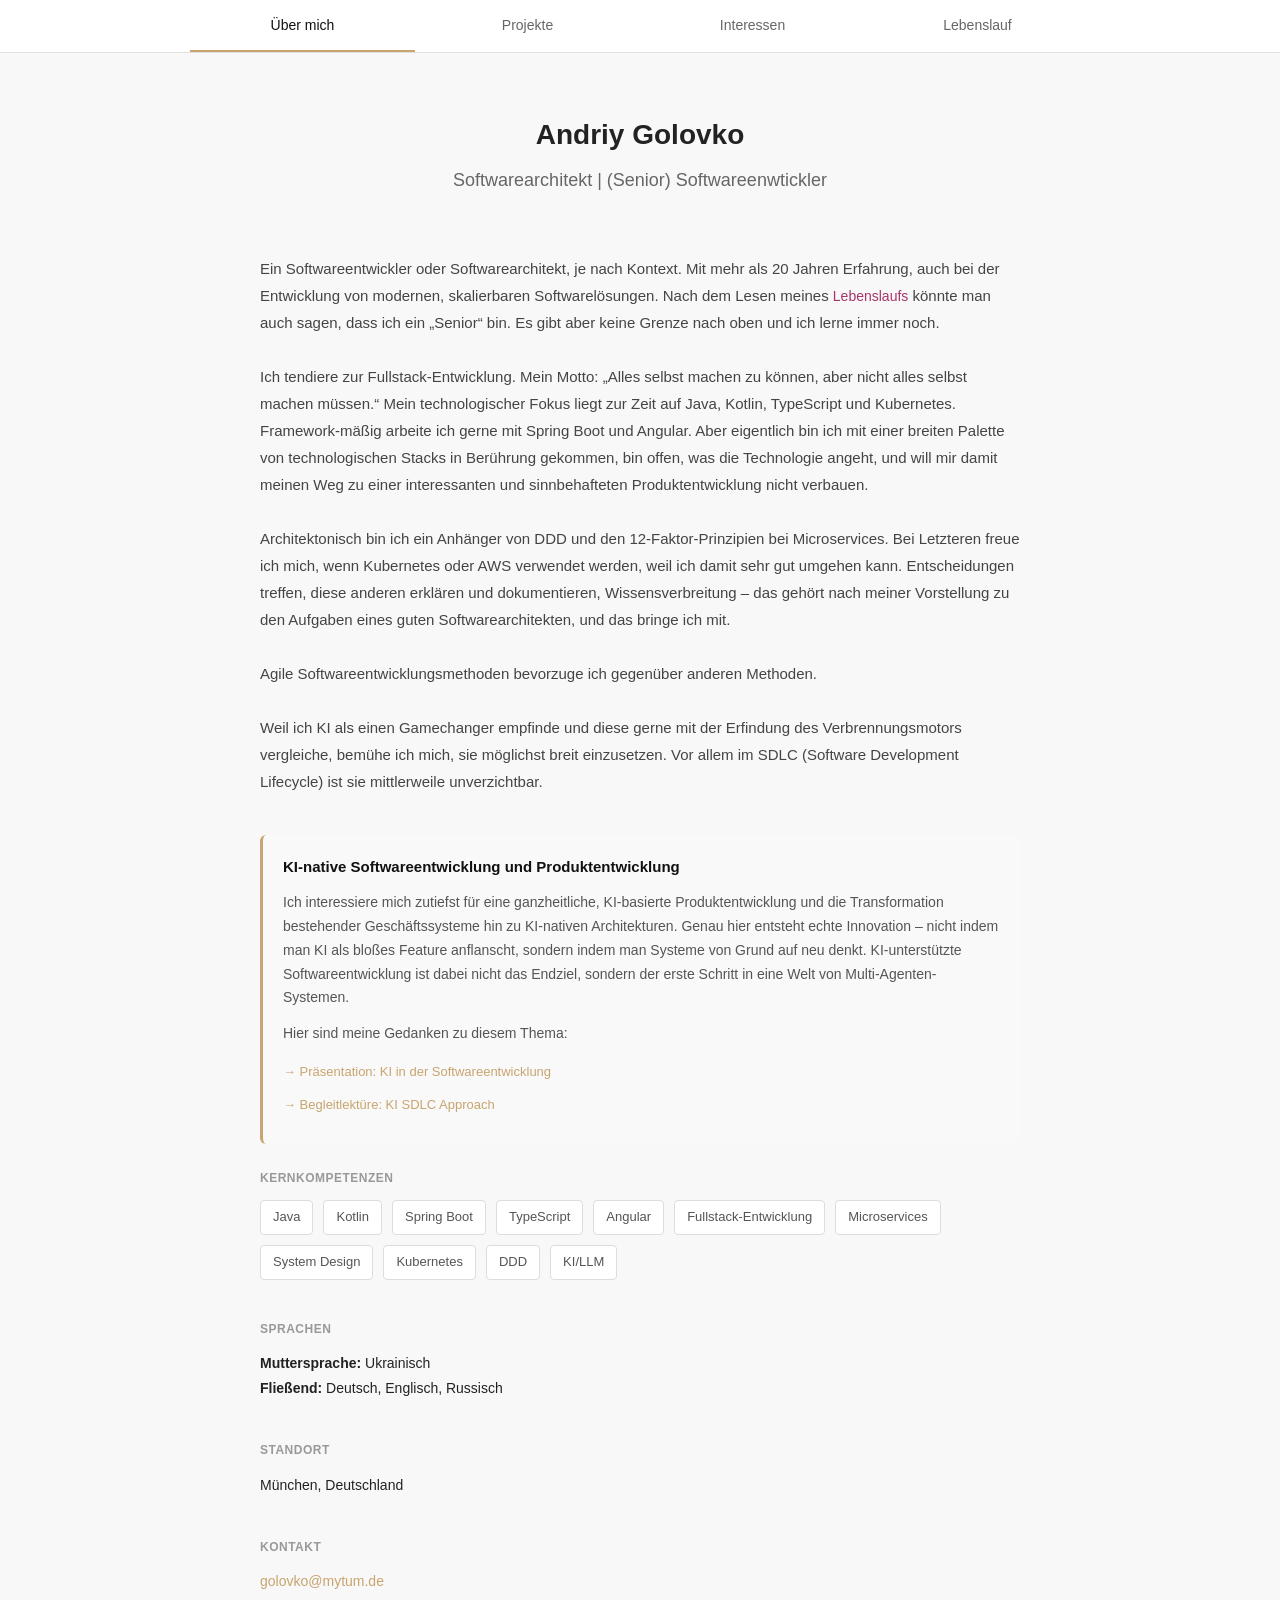
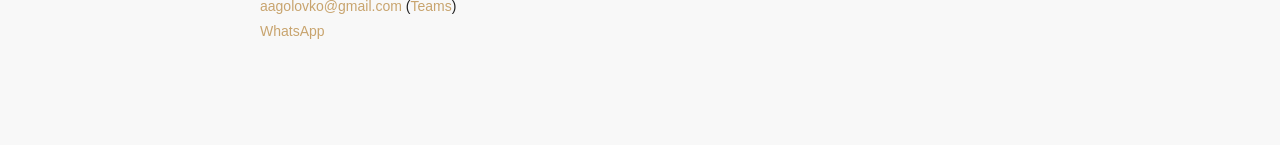
==== commit 9829f1c2: "remove "faq"" ====
--- a/index.html
+++ b/index.html
@@ -13,7 +13,6 @@
             <li><a href="pages/projects.html">Projekte</a></li>
             <li><a href="pages/interests.html">Interessen</a></li>
             <li><a href="pages/cv.html">Lebenslauf</a></li>
-            <li><a href="pages/faq.html">FAQ</a></li>
         </ul>
     </nav>
 
@@ -21,7 +20,7 @@
         <div class="profile-card">
             <img src="docs/img.png" alt="Andriy Golovko" class="profile-image" onerror="this.classList.add('missing')">
             <h1>Andriy Golovko</h1>
-            <div class="title">Software Architect | Senior Software Developer</div>
+            <div class="title">Softwarearchitekt | (Senior) Softwareenwtickler </div>
         </div>
 
         <div class="bio">
@@ -34,7 +33,7 @@
             <p>Agile Softwareentwicklungsmethoden bevorzuge ich gegenüber anderen Methoden.</p>
             <br>
             <p>Weil ich KI als einen Gamechanger empfinde und diese gerne mit der Erfindung des Verbrennungsmotors vergleiche, bemühe ich mich, sie möglichst breit einzusetzen. Vor allem im SDLC (Software Development Lifecycle) ist sie mittlerweile unverzichtbar.</p>
-            <p class="bio-note">Für mich geht es nicht nur um Technologie und Aufgaben – die Menschen sind das Wichtigste. Deshalb teile ich auch meine persönlichen Interessen: Hobbys, Filme und Reisen, die mich geprägt haben. Sie zeigen, wer ich jenseits des Codes bin. Der FAQ-Bereich hilft dabei, häufige Fragen vorab zu klären und unser Gespräch sinnvoller zu gestalten. <strong>Hinweis: Diese Seite ist noch in Arbeit. Offizielle Unterlagen finden sich im Lebenslauf.</strong></p>
+
         </div>
 
         <div class="ai-block">
@@ -83,6 +82,7 @@
                 <a href="mailto:aagolovko@gmail.com" class="contact-link">aagolovko@gmail.com</a>
                 (<a href="https://teams.microsoft.com/l/chat/0/0?users=aagolovko@gmail.com" class="contact-link">Teams</a>)
             </div>
+            <div class="lang-item"><a href="https://tinyurl.com/agolovko" class="contact-link">WhatsApp</a></div>
         </div>
     </div>
 </body>
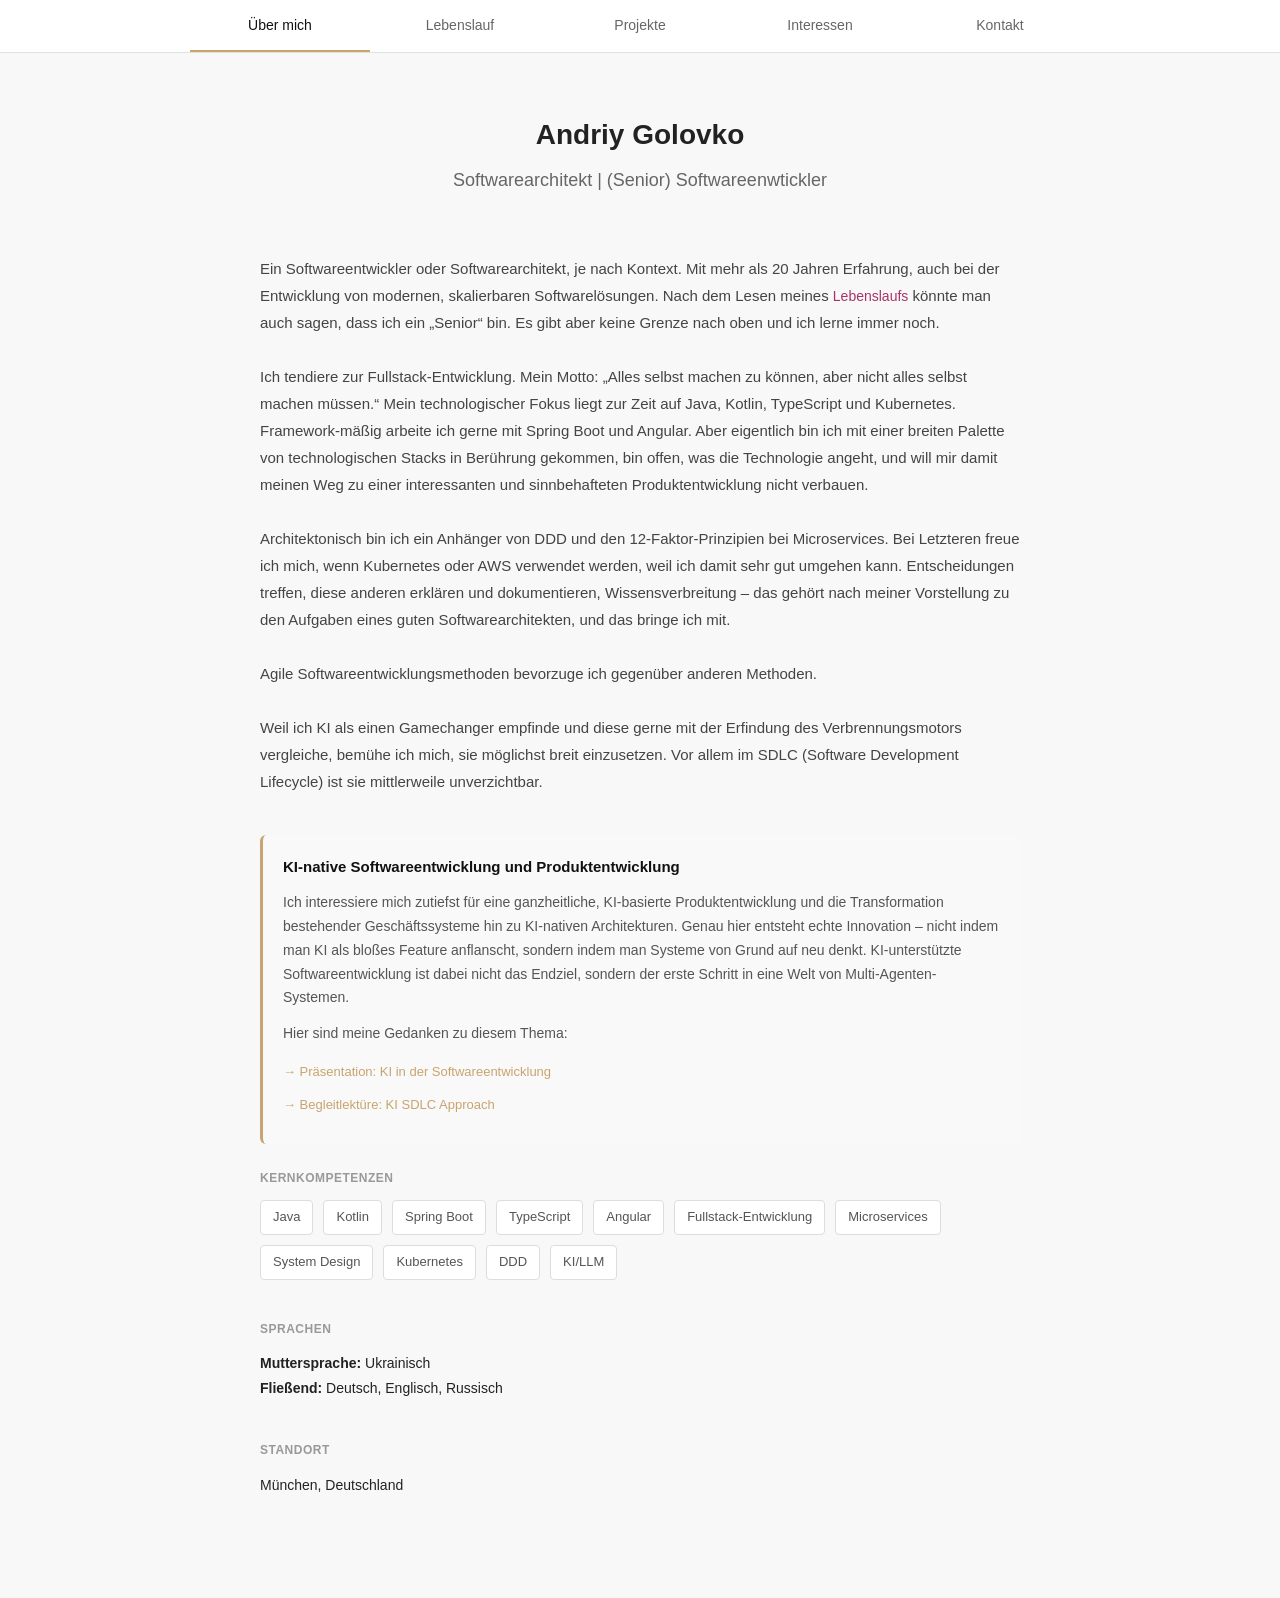
==== commit e52367a4: "Reorganize contact info into dedicated page - Remove Kontakt section from 'Über mich' page - Create " ====
--- a/index.html
+++ b/index.html
@@ -10,9 +10,10 @@
     <nav>
         <ul>
             <li><a href="index.html" class="active">Über mich</a></li>
+            <li><a href="pages/cv.html">Lebenslauf</a></li>
             <li><a href="pages/projects.html">Projekte</a></li>
             <li><a href="pages/interests.html">Interessen</a></li>
-            <li><a href="pages/cv.html">Lebenslauf</a></li>
+            <li><a href="pages/contact.html">Kontakt</a></li>
         </ul>
     </nav>
 
@@ -74,16 +75,6 @@
             <span class="skills-label">Standort</span>
             <div class="lang-item">München, Deutschland</div>
         </div>
-
-        <div class="languages">
-            <span class="skills-label">Kontakt</span>
-            <div class="lang-item"><a href="mailto:golovko@mytum.de" class="contact-link">golovko@mytum.de</a></div>
-            <div class="lang-item">
-                <a href="mailto:aagolovko@gmail.com" class="contact-link">aagolovko@gmail.com</a>
-                (<a href="https://teams.microsoft.com/l/chat/0/0?users=aagolovko@gmail.com" class="contact-link">Teams</a>)
-            </div>
-            <div class="lang-item"><a href="https://tinyurl.com/agolovko" class="contact-link">WhatsApp</a></div>
-        </div>
     </div>
 </body>
 </html>
